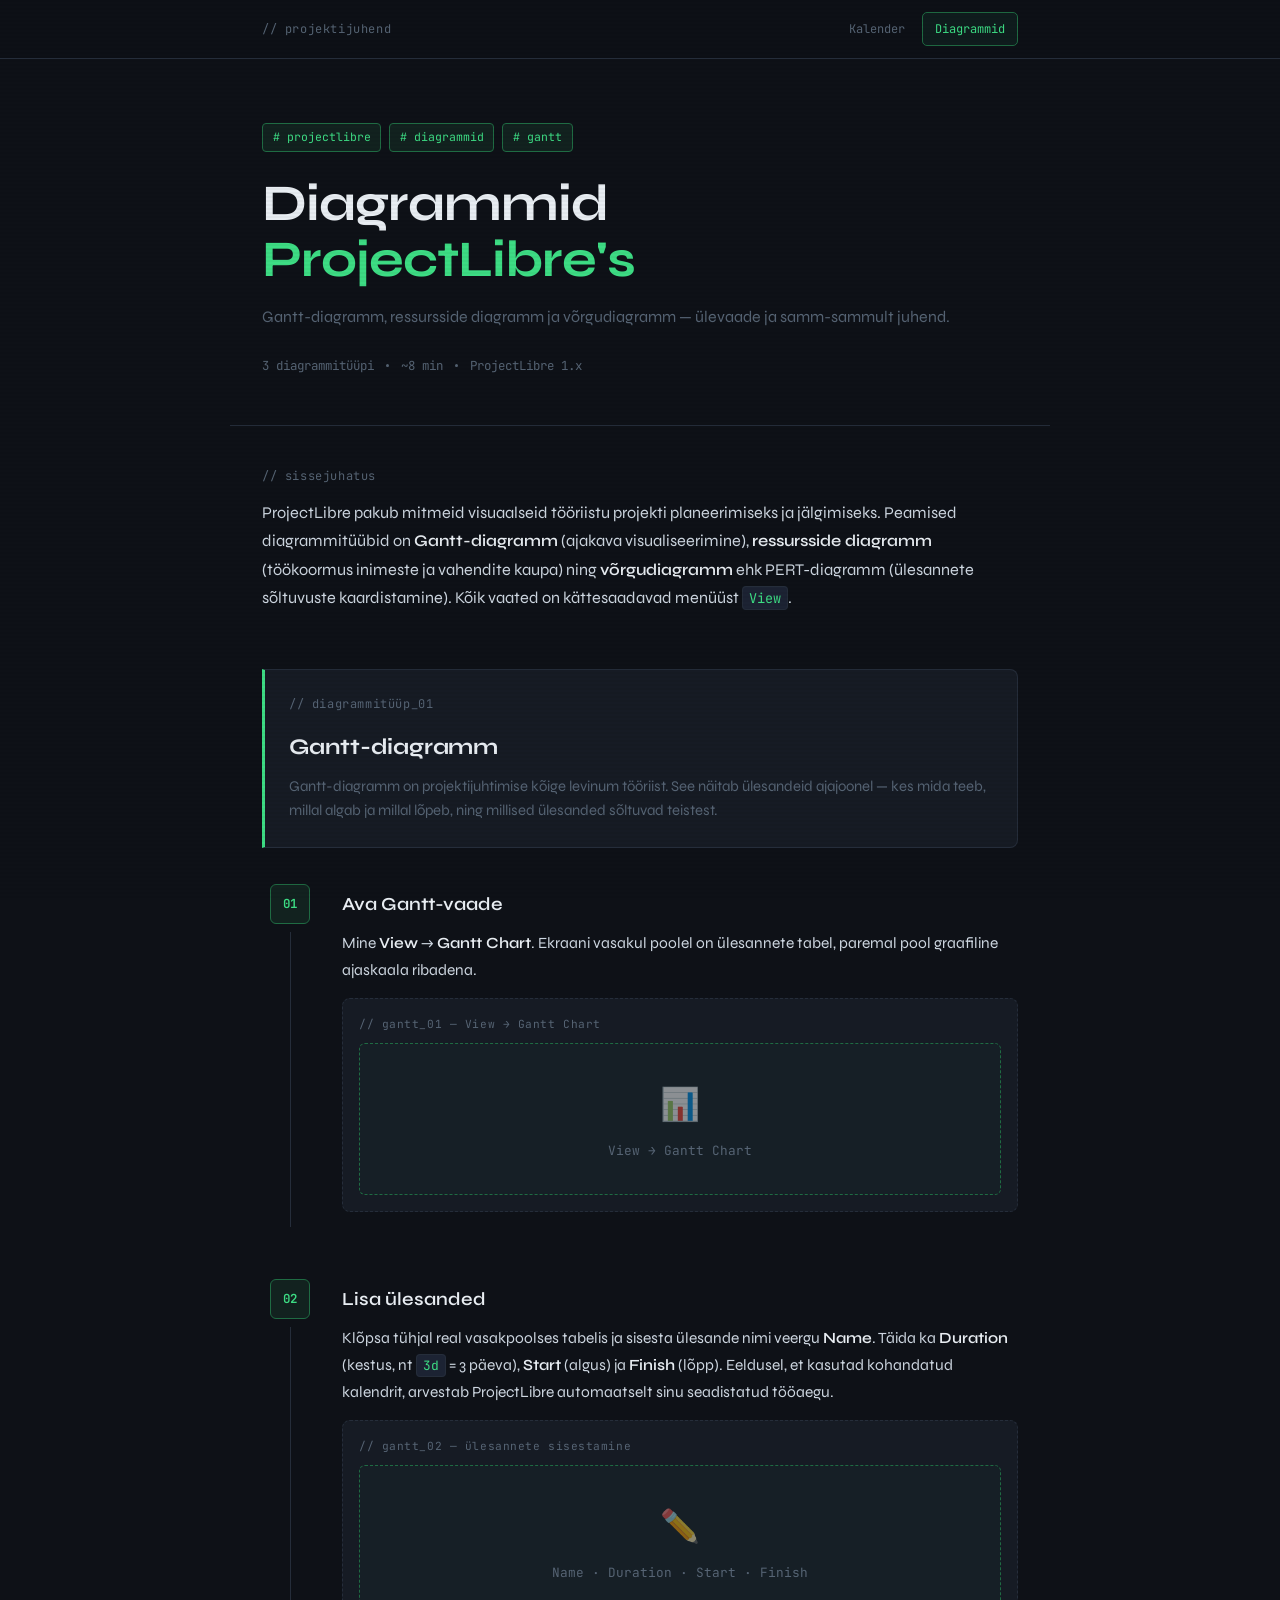
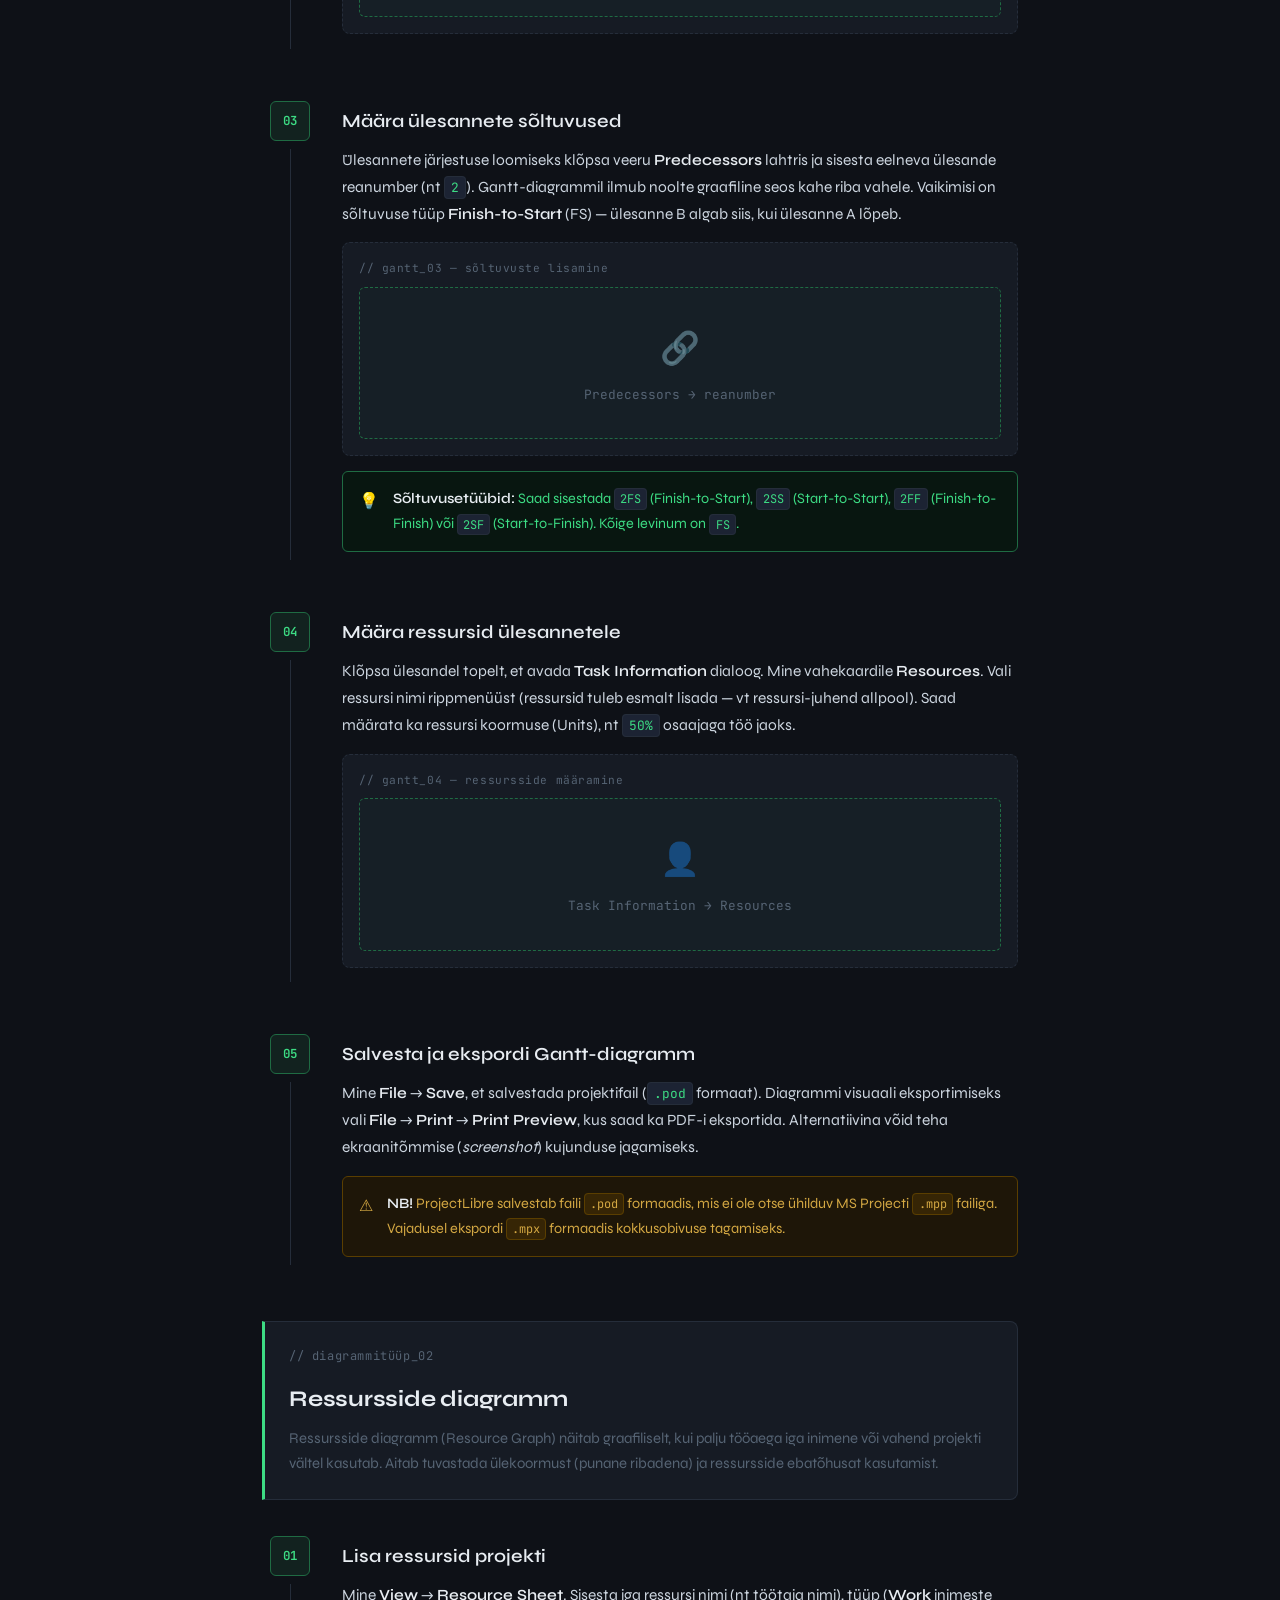
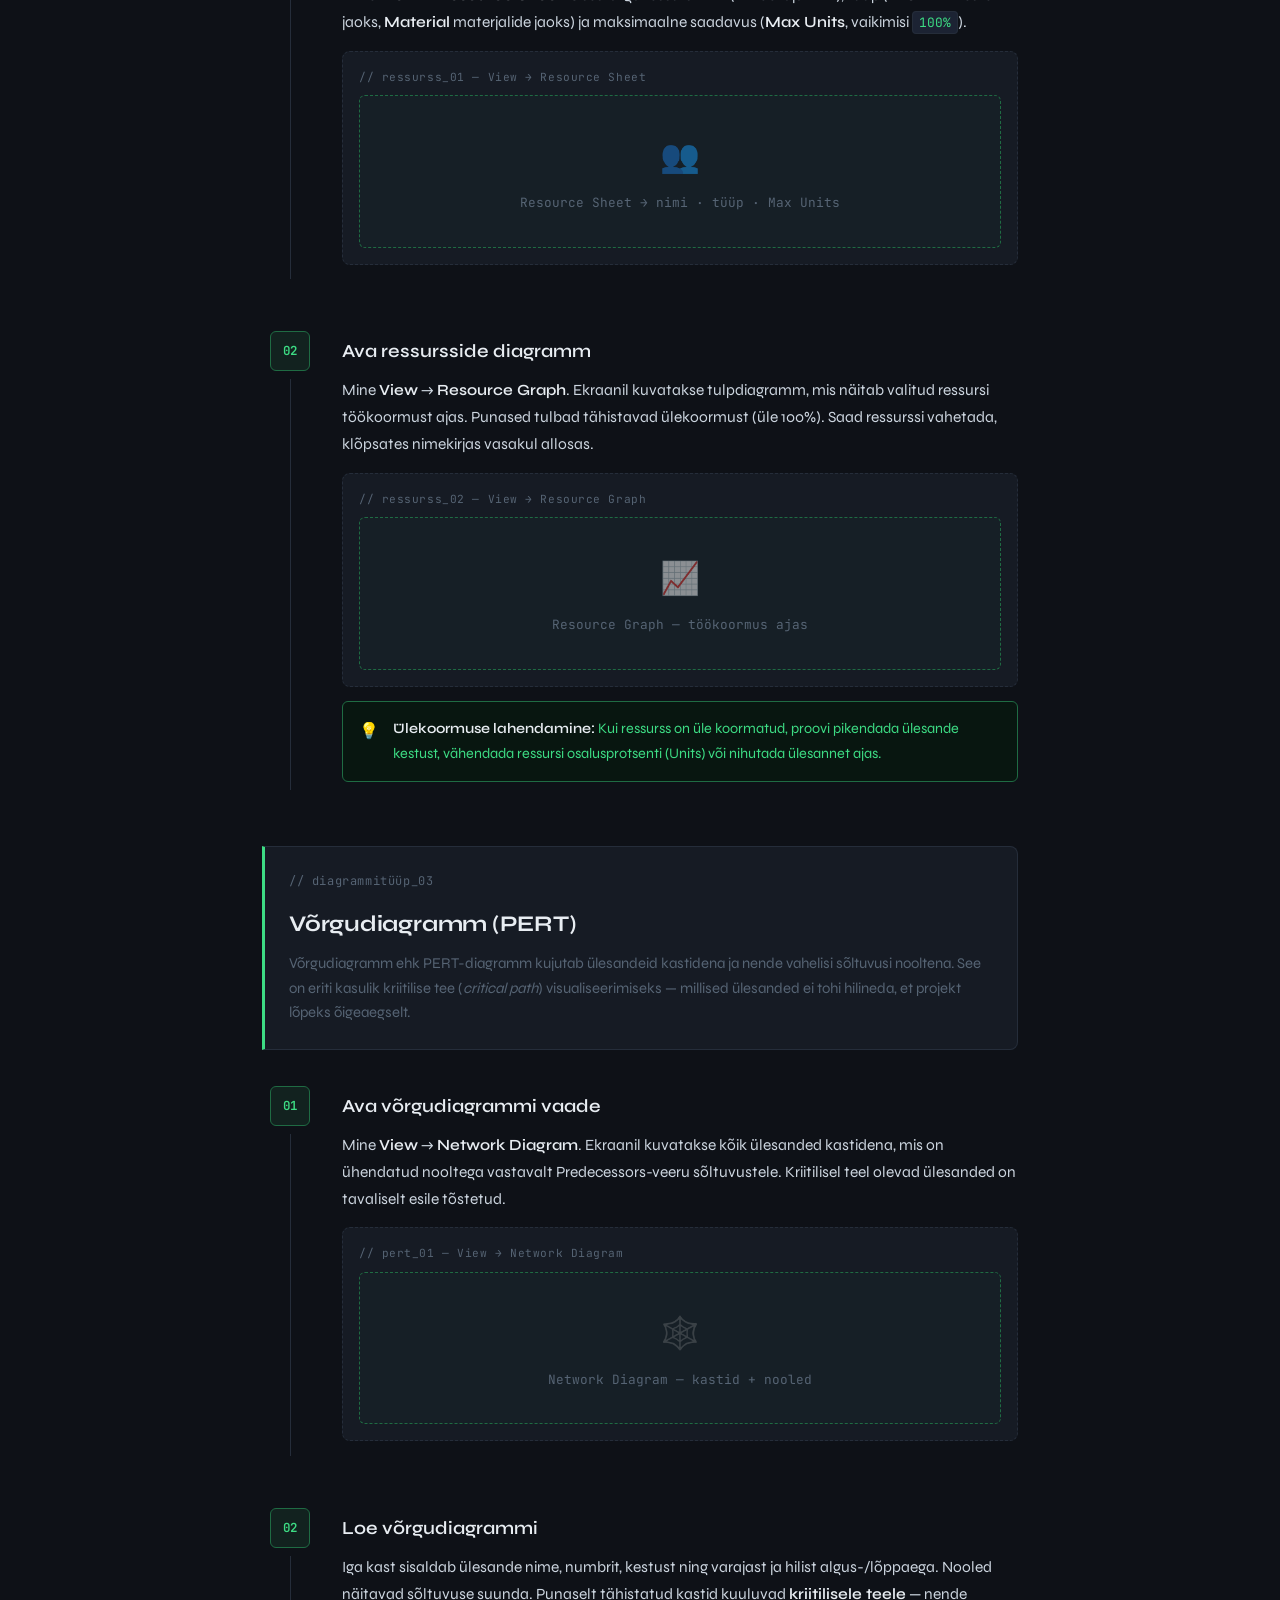
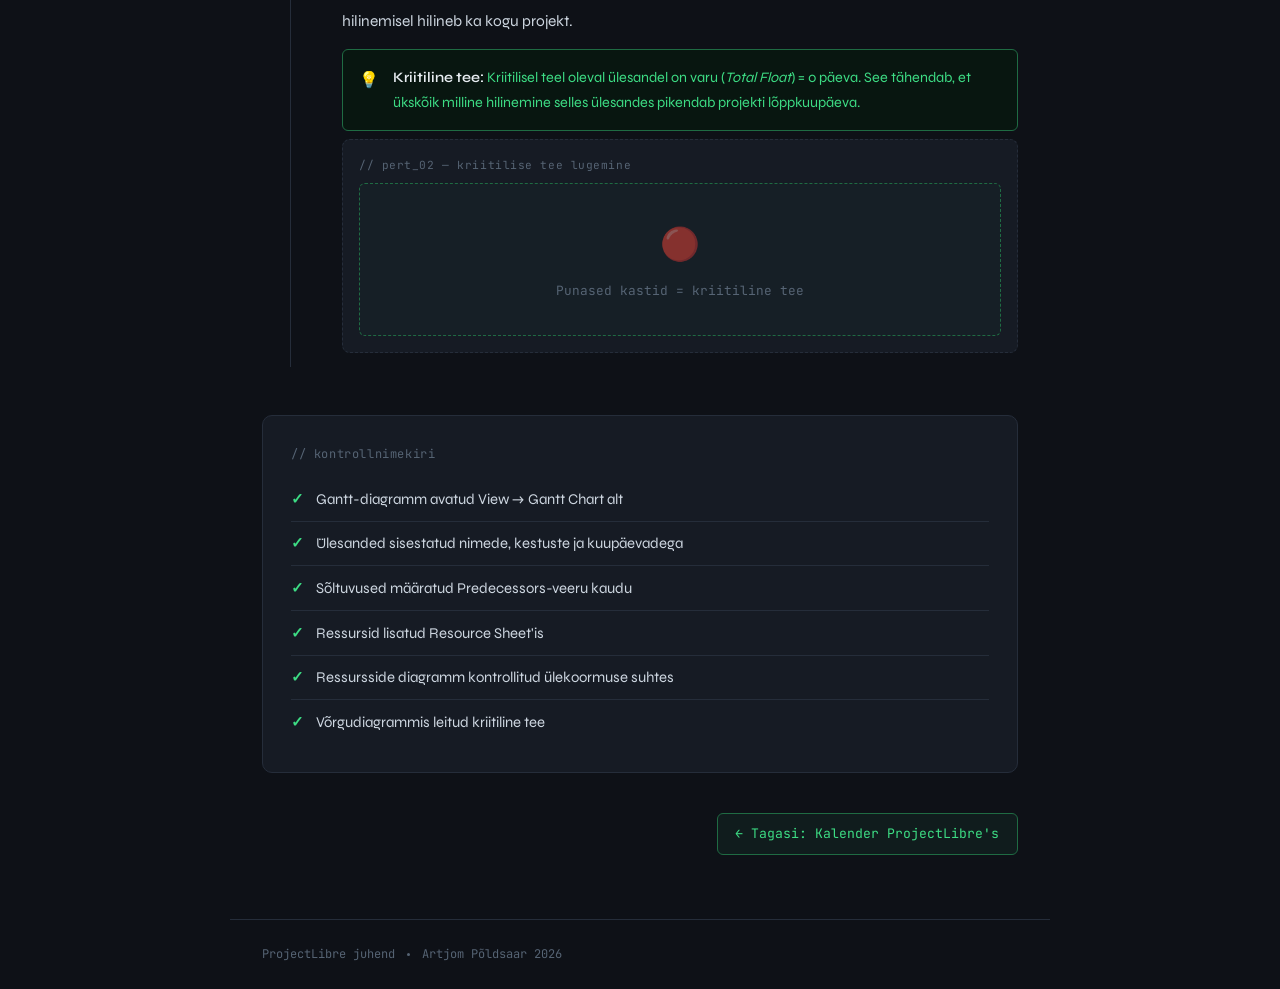
==== diagramm.html @ cf648dfe "Add diagramm.html with Gantt, resource and network diagram guide — Closes #2" ====
<!DOCTYPE html>
<html lang="et">
<head>
  <meta charset="UTF-8">
  <meta name="viewport" content="width=device-width, initial-scale=1.0">
  <title>Diagrammid ProjectLibre's</title>
  <link rel="preconnect" href="https://fonts.googleapis.com">
  <link href="https://fonts.googleapis.com/css2?family=JetBrains+Mono:wght@400;600&family=Syne:wght@400;600;700&display=swap" rel="stylesheet">
  <link rel="stylesheet" href="style.css">
</head>
<body>

  <div class="scanline"></div>

  <!-- LIGHTBOX -->
  <div class="lightbox" id="lightbox">
    <button class="lightbox-close" id="lightbox-close">✕</button>
    <img src="" alt="" id="lightbox-img">
  </div>

  <!-- NAV -->
  <nav class="site-nav">
    <div class="nav-inner">
      <span class="nav-brand">// projektijuhend</span>
      <div class="nav-links">
        <a href="index.html" class="nav-link">Kalender</a>
        <a href="diagramm.html" class="nav-link active">Diagrammid</a>
      </div>
    </div>
  </nav>

  <header>
    <div class="header-meta">
      <span class="tag"># projectlibre</span>
      <span class="tag"># diagrammid</span>
      <span class="tag"># gantt</span>
    </div>
    <h1>Diagrammid<br><span class="accent">ProjectLibre's</span></h1>
    <p class="subtitle">Gantt-diagramm, ressursside diagramm ja võrgudiagramm — ülevaade ja samm-sammult juhend.</p>
    <div class="header-bar">
      <span>3 diagrammitüüpi</span>
      <span class="dot"></span>
      <span>~8 min</span>
      <span class="dot"></span>
      <span>ProjectLibre 1.x</span>
    </div>
  </header>

  <main>

    <section class="intro">
      <div class="terminal-label">// sissejuhatus</div>
      <p>ProjectLibre pakub mitmeid visuaalseid tööriistu projekti planeerimiseks ja jälgimiseks. Peamised diagrammitüübid on <strong>Gantt-diagramm</strong> (ajakava visualiseerimine), <strong>ressursside diagramm</strong> (töökoormus inimeste ja vahendite kaupa) ning <strong>võrgudiagramm</strong> ehk PERT-diagramm (ülesannete sõltuvuste kaardistamine). Kõik vaated on kättesaadavad menüüst <code>View</code>.</p>
    </section>

    <!-- JAOTIS: GANTT -->
    <section class="section-header">
      <div class="terminal-label">// diagrammitüüp_01</div>
      <h2 class="section-title">Gantt-diagramm</h2>
      <p class="section-desc">Gantt-diagramm on projektijuhtimise kõige levinum tööriist. See näitab ülesandeid ajajoonel — kes mida teeb, millal algab ja millal lõpeb, ning millised ülesanded sõltuvad teistest.</p>
    </section>

    <article class="step">
      <div class="step-aside">
        <span class="step-num">01</span>
        <div class="step-line"></div>
      </div>
      <div class="step-content">
        <h2>Ava Gantt-vaade</h2>
        <p>Mine <strong>View</strong> → <strong>Gantt Chart</strong>. Ekraani vasakul poolel on ülesannete tabel, paremal pool graafiline ajaskaala ribadena.</p>
        <div class="screenshot-box">
          <span class="screenshot-label">// gantt_01 — View → Gantt Chart</span>
          <div class="screenshot-placeholder">
            <span class="ph-icon">📊</span>
            <span>View → Gantt Chart</span>
          </div>
        </div>
      </div>
    </article>

    <article class="step">
      <div class="step-aside">
        <span class="step-num">02</span>
        <div class="step-line"></div>
      </div>
      <div class="step-content">
        <h2>Lisa ülesanded</h2>
        <p>Klõpsa tühjal real vasakpoolses tabelis ja sisesta ülesande nimi veergu <strong>Name</strong>. Täida ka <strong>Duration</strong> (kestus, nt <code>3d</code> = 3 päeva), <strong>Start</strong> (algus) ja <strong>Finish</strong> (lõpp). Eeldusel, et kasutad kohandatud kalendrit, arvestab ProjectLibre automaatselt sinu seadistatud tööaegu.</p>
        <div class="screenshot-box">
          <span class="screenshot-label">// gantt_02 — ülesannete sisestamine</span>
          <div class="screenshot-placeholder">
            <span class="ph-icon">✏️</span>
            <span>Name · Duration · Start · Finish</span>
          </div>
        </div>
      </div>
    </article>

    <article class="step">
      <div class="step-aside">
        <span class="step-num">03</span>
        <div class="step-line"></div>
      </div>
      <div class="step-content">
        <h2>Määra ülesannete sõltuvused</h2>
        <p>Ülesannete järjestuse loomiseks klõpsa veeru <strong>Predecessors</strong> lahtris ja sisesta eelneva ülesande reanumber (nt <code>2</code>). Gantt-diagrammil ilmub noolte graafiline seos kahe riba vahele. Vaikimisi on sõltuvuse tüüp <strong>Finish-to-Start</strong> (FS) — ülesanne B algab siis, kui ülesanne A lõpeb.</p>
        <div class="screenshot-box">
          <span class="screenshot-label">// gantt_03 — sõltuvuste lisamine</span>
          <div class="screenshot-placeholder">
            <span class="ph-icon">🔗</span>
            <span>Predecessors → reanumber</span>
          </div>
        </div>
        <div class="callout tip">
          <span class="callout-icon">💡</span>
          <div>
            <strong>Sõltuvusetüübid:</strong> Saad sisestada <code>2FS</code> (Finish-to-Start), <code>2SS</code> (Start-to-Start), <code>2FF</code> (Finish-to-Finish) või <code>2SF</code> (Start-to-Finish). Kõige levinum on <code>FS</code>.
          </div>
        </div>
      </div>
    </article>

    <article class="step">
      <div class="step-aside">
        <span class="step-num">04</span>
        <div class="step-line"></div>
      </div>
      <div class="step-content">
        <h2>Määra ressursid ülesannetele</h2>
        <p>Klõpsa ülesandel topelt, et avada <strong>Task Information</strong> dialoog. Mine vahekaardile <strong>Resources</strong>. Vali ressursi nimi rippmenüüst (ressursid tuleb esmalt lisada — vt ressursi-juhend allpool). Saad määrata ka ressursi koormuse (Units), nt <code>50%</code> osaajaga töö jaoks.</p>
        <div class="screenshot-box">
          <span class="screenshot-label">// gantt_04 — ressursside määramine</span>
          <div class="screenshot-placeholder">
            <span class="ph-icon">👤</span>
            <span>Task Information → Resources</span>
          </div>
        </div>
      </div>
    </article>

    <article class="step">
      <div class="step-aside">
        <span class="step-num">05</span>
        <div class="step-line"></div>
      </div>
      <div class="step-content">
        <h2>Salvesta ja ekspordi Gantt-diagramm</h2>
        <p>Mine <strong>File</strong> → <strong>Save</strong>, et salvestada projektifail (<code>.pod</code> formaat). Diagrammi visuaali eksportimiseks vali <strong>File</strong> → <strong>Print</strong> → <strong>Print Preview</strong>, kus saad ka PDF-i eksportida. Alternatiivina võid teha ekraanitõmmise (<em>screenshot</em>) kujunduse jagamiseks.</p>
        <div class="callout warning">
          <span class="callout-icon">⚠</span>
          <div>
            <strong>NB!</strong> ProjectLibre salvestab faili <code>.pod</code> formaadis, mis ei ole otse ühilduv MS Projecti <code>.mpp</code> failiga. Vajadusel ekspordi <code>.mpx</code> formaadis kokkusobivuse tagamiseks.
          </div>
        </div>
      </div>
    </article>

    <!-- JAOTIS: RESSURSID -->
    <section class="section-header">
      <div class="terminal-label">// diagrammitüüp_02</div>
      <h2 class="section-title">Ressursside diagramm</h2>
      <p class="section-desc">Ressursside diagramm (Resource Graph) näitab graafiliselt, kui palju tööaega iga inimene või vahend projekti vältel kasutab. Aitab tuvastada ülekoormust (punane ribadena) ja ressursside ebatõhusat kasutamist.</p>
    </section>

    <article class="step">
      <div class="step-aside">
        <span class="step-num">01</span>
        <div class="step-line"></div>
      </div>
      <div class="step-content">
        <h2>Lisa ressursid projekti</h2>
        <p>Mine <strong>View</strong> → <strong>Resource Sheet</strong>. Sisesta iga ressursi nimi (nt töötaja nimi), tüüp (<strong>Work</strong> inimeste jaoks, <strong>Material</strong> materjalide jaoks) ja maksimaalne saadavus (<strong>Max Units</strong>, vaikimisi <code>100%</code>).</p>
        <div class="screenshot-box">
          <span class="screenshot-label">// ressurss_01 — View → Resource Sheet</span>
          <div class="screenshot-placeholder">
            <span class="ph-icon">👥</span>
            <span>Resource Sheet → nimi · tüüp · Max Units</span>
          </div>
        </div>
      </div>
    </article>

    <article class="step">
      <div class="step-aside">
        <span class="step-num">02</span>
        <div class="step-line"></div>
      </div>
      <div class="step-content">
        <h2>Ava ressursside diagramm</h2>
        <p>Mine <strong>View</strong> → <strong>Resource Graph</strong>. Ekraanil kuvatakse tulpdiagramm, mis näitab valitud ressursi töökoormust ajas. Punased tulbad tähistavad ülekoormust (üle 100%). Saad ressurssi vahetada, klõpsates nimekirjas vasakul allosas.</p>
        <div class="screenshot-box">
          <span class="screenshot-label">// ressurss_02 — View → Resource Graph</span>
          <div class="screenshot-placeholder">
            <span class="ph-icon">📈</span>
            <span>Resource Graph — töökoormus ajas</span>
          </div>
        </div>
        <div class="callout tip">
          <span class="callout-icon">💡</span>
          <div>
            <strong>Ülekoormuse lahendamine:</strong> Kui ressurss on üle koormatud, proovi pikendada ülesande kestust, vähendada ressursi osalusprotsenti (Units) või nihutada ülesannet ajas.
          </div>
        </div>
      </div>
    </article>

    <!-- JAOTIS: VÕRGUDIAGRAMM -->
    <section class="section-header">
      <div class="terminal-label">// diagrammitüüp_03</div>
      <h2 class="section-title">Võrgudiagramm (PERT)</h2>
      <p class="section-desc">Võrgudiagramm ehk PERT-diagramm kujutab ülesandeid kastidena ja nende vahelisi sõltuvusi nooltena. See on eriti kasulik kriitilise tee (<em>critical path</em>) visualiseerimiseks — millised ülesanded ei tohi hilineda, et projekt lõpeks õigeaegselt.</p>
    </section>

    <article class="step">
      <div class="step-aside">
        <span class="step-num">01</span>
        <div class="step-line"></div>
      </div>
      <div class="step-content">
        <h2>Ava võrgudiagrammi vaade</h2>
        <p>Mine <strong>View</strong> → <strong>Network Diagram</strong>. Ekraanil kuvatakse kõik ülesanded kastidena, mis on ühendatud nooltega vastavalt Predecessors-veeru sõltuvustele. Kriitilisel teel olevad ülesanded on tavaliselt esile tõstetud.</p>
        <div class="screenshot-box">
          <span class="screenshot-label">// pert_01 — View → Network Diagram</span>
          <div class="screenshot-placeholder">
            <span class="ph-icon">🕸️</span>
            <span>Network Diagram — kastid + nooled</span>
          </div>
        </div>
      </div>
    </article>

    <article class="step">
      <div class="step-aside">
        <span class="step-num">02</span>
        <div class="step-line"></div>
      </div>
      <div class="step-content">
        <h2>Loe võrgudiagrammi</h2>
        <p>Iga kast sisaldab ülesande nime, numbrit, kestust ning varajast ja hilist algus-/lõppaega. Nooled näitavad sõltuvuse suunda. Punaselt tähistatud kastid kuuluvad <strong>kriitilisele teele</strong> — nende hilinemisel hilineb ka kogu projekt.</p>
        <div class="callout tip">
          <span class="callout-icon">💡</span>
          <div>
            <strong>Kriitiline tee:</strong> Kriitilisel teel oleval ülesandel on varu (<em>Total Float</em>) = 0 päeva. See tähendab, et ükskõik milline hilinemine selles ülesandes pikendab projekti lõppkuupäeva.
          </div>
        </div>
        <div class="screenshot-box">
          <span class="screenshot-label">// pert_02 — kriitilise tee lugemine</span>
          <div class="screenshot-placeholder">
            <span class="ph-icon">🔴</span>
            <span>Punased kastid = kriitiline tee</span>
          </div>
        </div>
      </div>
    </article>

    <!-- KOKKUVÕTE -->
    <section class="summary">
      <div class="terminal-label">// kontrollnimekiri</div>
      <ul class="checklist">
        <li><span class="check">✓</span> Gantt-diagramm avatud View → Gantt Chart alt</li>
        <li><span class="check">✓</span> Ülesanded sisestatud nimede, kestuste ja kuupäevadega</li>
        <li><span class="check">✓</span> Sõltuvused määratud Predecessors-veeru kaudu</li>
        <li><span class="check">✓</span> Ressursid lisatud Resource Sheet'is</li>
        <li><span class="check">✓</span> Ressursside diagramm kontrollitud ülekoormuse suhtes</li>
        <li><span class="check">✓</span> Võrgudiagrammis leitud kriitiline tee</li>
      </ul>
    </section>

    <div class="nav-footer-links">
      <a href="index.html" class="nav-cta">← Tagasi: Kalender ProjectLibre's</a>
    </div>

  </main>

  <footer>
    <span>ProjectLibre juhend</span>
    <span class="dot"></span>
    <span>Artjom Põldsaar 2026</span>
  </footer>

  <script>
    const steps = document.querySelectorAll('.step, .intro, .summary, .section-header');
    const obs = new IntersectionObserver(entries => {
      entries.forEach(e => { if (e.isIntersecting) e.target.classList.add('visible'); });
    }, { threshold: 0.08 });
    steps.forEach(s => obs.observe(s));

    const lightbox = document.getElementById('lightbox');
    const lightboxImg = document.getElementById('lightbox-img');
    document.querySelectorAll('.zoomable').forEach(img => {
      img.addEventListener('click', () => {
        lightboxImg.src = img.src;
        lightboxImg.alt = img.alt;
        lightbox.classList.add('open');
        document.body.style.overflow = 'hidden';
      });
    });
    function closeLightbox() {
      lightbox.classList.remove('open');
      document.body.style.overflow = '';
    }
    document.getElementById('lightbox-close').addEventListener('click', closeLightbox);
    lightbox.addEventListener('click', e => { if (e.target === lightbox) closeLightbox(); });
    document.addEventListener('keydown', e => { if (e.key === 'Escape') closeLightbox(); });
  </script>

</body>
</html>
---- style.css ----
:root {
  --bg:          #0e1117;
  --surface:     #161b24;
  --border:      #252d3a;
  --green:       #3ddc84;
  --green-dim:   #1f6b43;
  --text:        #cdd6e0;
  --muted:       #566474;
  --warn-bg:     #1e1608;
  --warn-border: #5a3e00;
  --warn-text:   #d4a843;
  --tip-bg:      #081610;
  --tip-border:  #1f6b43;
  --tip-text:    #3ddc84;
  --code-bg:     #1c2333;
}

*, *::before, *::after { box-sizing: border-box; margin: 0; padding: 0; }

html { scroll-behavior: smooth; }

body {
  background: var(--bg);
  color: var(--text);
  font-family: 'Syne', sans-serif;
  font-size: 1rem;
  line-height: 1.75;
  overflow-x: hidden;
}

.scanline {
  position: fixed;
  inset: 0;
  pointer-events: none;
  z-index: 999;
  background: repeating-linear-gradient(
    0deg,
    transparent,
    transparent 2px,
    rgba(0,0,0,0.03) 2px,
    rgba(0,0,0,0.03) 4px
  );
}

/* ── NAV ── */
.site-nav {
  position: sticky;
  top: 0;
  z-index: 100;
  background: rgba(14, 17, 23, 0.92);
  border-bottom: 1px solid var(--border);
  backdrop-filter: blur(8px);
  -webkit-backdrop-filter: blur(8px);
}

.nav-inner {
  max-width: 820px;
  margin: 0 auto;
  padding: 0.75rem 2rem;
  display: flex;
  align-items: center;
  justify-content: space-between;
  gap: 1.5rem;
}

.nav-brand {
  font-family: 'JetBrains Mono', monospace;
  font-size: 0.75rem;
  color: var(--muted);
  letter-spacing: 0.05em;
  white-space: nowrap;
}

.nav-links {
  display: flex;
  gap: 0.25rem;
}

.nav-link {
  font-family: 'JetBrains Mono', monospace;
  font-size: 0.75rem;
  color: var(--muted);
  text-decoration: none;
  padding: 0.35rem 0.75rem;
  border-radius: 5px;
  border: 1px solid transparent;
  transition: color 0.15s, border-color 0.15s, background 0.15s;
}

.nav-link:hover {
  color: var(--text);
  background: rgba(61, 220, 132, 0.05);
  border-color: var(--border);
}

.nav-link.active {
  color: var(--green);
  border-color: var(--green-dim);
  background: rgba(61, 220, 132, 0.06);
}

/* ── LIGHTBOX ── */
.lightbox {
  position: fixed;
  inset: 0;
  z-index: 1000;
  background: rgba(0,0,0,0.92);
  display: flex;
  align-items: center;
  justify-content: center;
  padding: 2rem;
  opacity: 0;
  pointer-events: none;
  transition: opacity 0.2s ease;
}

.lightbox.open {
  opacity: 1;
  pointer-events: all;
}

.lightbox img {
  max-width: 100%;
  max-height: 90vh;
  border-radius: 6px;
  border: 1px solid var(--border);
  box-shadow: 0 0 60px rgba(0,0,0,0.8);
  transform: scale(0.95);
  transition: transform 0.2s ease;
}

.lightbox.open img {
  transform: scale(1);
}

.lightbox-close {
  position: fixed;
  top: 1.25rem;
  right: 1.5rem;
  background: var(--surface);
  border: 1px solid var(--border);
  color: var(--text);
  font-size: 1rem;
  width: 36px;
  height: 36px;
  border-radius: 6px;
  cursor: pointer;
  display: flex;
  align-items: center;
  justify-content: center;
  transition: border-color 0.15s, color 0.15s;
  font-family: 'JetBrains Mono', monospace;
}

.lightbox-close:hover {
  border-color: var(--green);
  color: var(--green);
}

/* ── HEADER ── */
header {
  padding: 4rem 2rem 3rem;
  max-width: 820px;
  margin: 0 auto;
  border-bottom: 1px solid var(--border);
}

.header-meta {
  display: flex;
  gap: 0.5rem;
  margin-bottom: 1.5rem;
  flex-wrap: wrap;
}

.tag {
  font-family: 'JetBrains Mono', monospace;
  font-size: 0.72rem;
  color: var(--green);
  background: rgba(61,220,132,0.08);
  border: 1px solid var(--green-dim);
  padding: 0.2rem 0.6rem;
  border-radius: 4px;
}

header h1 {
  font-size: clamp(2rem, 5vw, 3.2rem);
  font-weight: 700;
  line-height: 1.1;
  color: #e8edf2;
  margin-bottom: 0.9rem;
  letter-spacing: -0.02em;
}

.accent { color: var(--green); }

header .subtitle {
  color: var(--muted);
  font-size: 1rem;
  margin-bottom: 1.5rem;
}

.header-bar {
  display: flex;
  align-items: center;
  gap: 0.75rem;
  font-family: 'JetBrains Mono', monospace;
  font-size: 0.78rem;
  color: var(--muted);
}

.dot {
  width: 3px;
  height: 3px;
  border-radius: 50%;
  background: var(--muted);
  display: inline-block;
}

/* ── MAIN ── */
main {
  max-width: 820px;
  margin: 0 auto;
  padding: 2.5rem 2rem 4rem;
}

.terminal-label {
  font-family: 'JetBrains Mono', monospace;
  font-size: 0.75rem;
  color: var(--muted);
  margin-bottom: 0.75rem;
  letter-spacing: 0.05em;
}

/* ── SECTION HEADERS (diagrammide leht) ── */
.section-header {
  margin: 3.5rem 0 2rem;
  padding: 1.5rem;
  background: var(--surface);
  border: 1px solid var(--border);
  border-left: 3px solid var(--green);
  border-radius: 0 8px 8px 0;
  opacity: 0;
  transform: translateY(16px);
  transition: opacity 0.5s ease, transform 0.5s ease;
}
.section-header.visible { opacity: 1; transform: none; }

.section-title {
  font-size: 1.4rem;
  font-weight: 700;
  color: #e8edf2;
  margin-bottom: 0.5rem;
  letter-spacing: -0.01em;
}

.section-desc {
  color: var(--muted);
  font-size: 0.93rem;
  line-height: 1.65;
}

/* ── INTRO ── */
.intro {
  margin-bottom: 3rem;
  opacity: 0;
  transform: translateY(16px);
  transition: opacity 0.5s ease, transform 0.5s ease;
}
.intro.visible { opacity: 1; transform: none; }
.intro p { color: var(--text); font-size: 1.02rem; }
.intro strong { color: #e8edf2; font-weight: 600; }

/* ── STEPS ── */
.step {
  display: grid;
  grid-template-columns: 56px 1fr;
  gap: 0 1.5rem;
  margin-bottom: 3rem;
  opacity: 0;
  transform: translateY(20px);
  transition: opacity 0.5s ease, transform 0.5s ease;
}
.step.visible { opacity: 1; transform: none; }

.step-aside {
  display: flex;
  flex-direction: column;
  align-items: center;
  padding-top: 4px;
}

.step-num {
  font-family: 'JetBrains Mono', monospace;
  font-size: 0.78rem;
  font-weight: 600;
  color: var(--green);
  background: rgba(61,220,132,0.08);
  border: 1px solid var(--green-dim);
  width: 40px;
  height: 40px;
  display: flex;
  align-items: center;
  justify-content: center;
  border-radius: 6px;
  flex-shrink: 0;
}

.step-line {
  width: 1px;
  flex: 1;
  background: var(--border);
  margin-top: 8px;
}

.step-content h2 {
  font-size: 1.15rem;
  font-weight: 600;
  color: #e8edf2;
  margin-bottom: 0.6rem;
  padding-top: 8px;
}

.step-content p {
  color: var(--text);
  margin-bottom: 0.9rem;
  font-size: 0.97rem;
}

.step-content strong { color: #e8edf2; font-weight: 600; }

code {
  font-family: 'JetBrains Mono', monospace;
  font-size: 0.83em;
  background: var(--code-bg);
  color: var(--green);
  padding: 0.15em 0.45em;
  border-radius: 4px;
  border: 1px solid var(--border);
}

/* ── INLINE LIST ── */
.inline-list {
  list-style: none;
  display: flex;
  gap: 0.75rem;
  flex-wrap: wrap;
  margin-bottom: 0.9rem;
}

.inline-list li {
  display: flex;
  align-items: center;
}

/* ── SCREENSHOT BOX ── */
.screenshot-box {
  background: var(--surface);
  border: 1px dashed var(--border);
  border-radius: 8px;
  padding: 1rem;
  margin-bottom: 0.9rem;
}

.screenshot-label {
  font-family: 'JetBrains Mono', monospace;
  font-size: 0.7rem;
  color: var(--muted);
  display: block;
  margin-bottom: 0.5rem;
  letter-spacing: 0.05em;
}

.screenshot-box img {
  width: 100%;
  border-radius: 4px;
  display: block;
  border: 1px solid var(--border);
}

/* ── SCREENSHOT PLACEHOLDER ── */
.screenshot-placeholder {
  display: flex;
  flex-direction: column;
  align-items: center;
  justify-content: center;
  gap: 0.5rem;
  padding: 2rem 1rem;
  border: 1px dashed var(--green-dim);
  border-radius: 6px;
  color: var(--muted);
  font-family: 'JetBrains Mono', monospace;
  font-size: 0.8rem;
  background: rgba(61, 220, 132, 0.02);
  text-align: center;
}

.ph-icon {
  font-size: 2rem;
  opacity: 0.5;
}

/* zoomable cursor + hover hint */
img.zoomable {
  cursor: zoom-in;
  transition: opacity 0.15s, border-color 0.15s;
}
img.zoomable:hover {
  opacity: 0.88;
  border-color: var(--green-dim) !important;
}

/* ── CALLOUTS ── */
.callout {
  display: flex;
  gap: 0.85rem;
  align-items: flex-start;
  padding: 0.9rem 1rem;
  border-radius: 6px;
  margin-top: 0.5rem;
  margin-bottom: 0.5rem;
  font-size: 0.9rem;
}

.callout-icon { font-size: 1rem; flex-shrink: 0; margin-top: 1px; }

.callout.warning {
  background: var(--warn-bg);
  border: 1px solid var(--warn-border);
  color: var(--warn-text);
}
.callout.tip {
  background: var(--tip-bg);
  border: 1px solid var(--tip-border);
  color: var(--tip-text);
}
.callout strong { font-weight: 600; }
.callout.warning code { background: rgba(90,62,0,0.4); color: var(--warn-text); border-color: var(--warn-border); }

/* ── SUMMARY ── */
.summary {
  background: var(--surface);
  border: 1px solid var(--border);
  border-radius: 10px;
  padding: 1.75rem;
  margin-top: 1rem;
  opacity: 0;
  transform: translateY(16px);
  transition: opacity 0.5s ease, transform 0.5s ease;
}
.summary.visible { opacity: 1; transform: none; }

.checklist { list-style: none; margin-top: 0.5rem; }

.checklist li {
  display: flex;
  align-items: flex-start;
  gap: 0.75rem;
  padding: 0.55rem 0;
  border-bottom: 1px solid var(--border);
  font-size: 0.93rem;
  color: var(--text);
}
.checklist li:last-child { border-bottom: none; }

.check {
  font-family: 'JetBrains Mono', monospace;
  color: var(--green);
  font-weight: 600;
  flex-shrink: 0;
}

/* ── NAV FOOTER LINKS ── */
.nav-footer-links {
  margin-top: 2.5rem;
  display: flex;
  justify-content: flex-end;
}

.nav-cta {
  font-family: 'JetBrains Mono', monospace;
  font-size: 0.82rem;
  color: var(--green);
  text-decoration: none;
  border: 1px solid var(--green-dim);
  padding: 0.55rem 1.1rem;
  border-radius: 6px;
  background: rgba(61, 220, 132, 0.05);
  transition: background 0.15s, border-color 0.15s;
}

.nav-cta:hover {
  background: rgba(61, 220, 132, 0.1);
  border-color: var(--green);
}

/* ── FOOTER ── */
footer {
  border-top: 1px solid var(--border);
  max-width: 820px;
  margin: 0 auto;
  padding: 1.5rem 2rem;
  display: flex;
  align-items: center;
  gap: 0.75rem;
  font-family: 'JetBrains Mono', monospace;
  font-size: 0.75rem;
  color: var(--muted);
}

/* ── RESPONSIVE ── */
@media (max-width: 560px) {
  header, main, footer { padding-left: 1.25rem; padding-right: 1.25rem; }
  .nav-inner { padding-left: 1.25rem; padding-right: 1.25rem; }
  .step { grid-template-columns: 44px 1fr; gap: 0 1rem; }
  .step-num { width: 34px; height: 34px; font-size: 0.7rem; }
  .lightbox { padding: 1rem; }
  .nav-footer-links { justify-content: flex-start; }
}
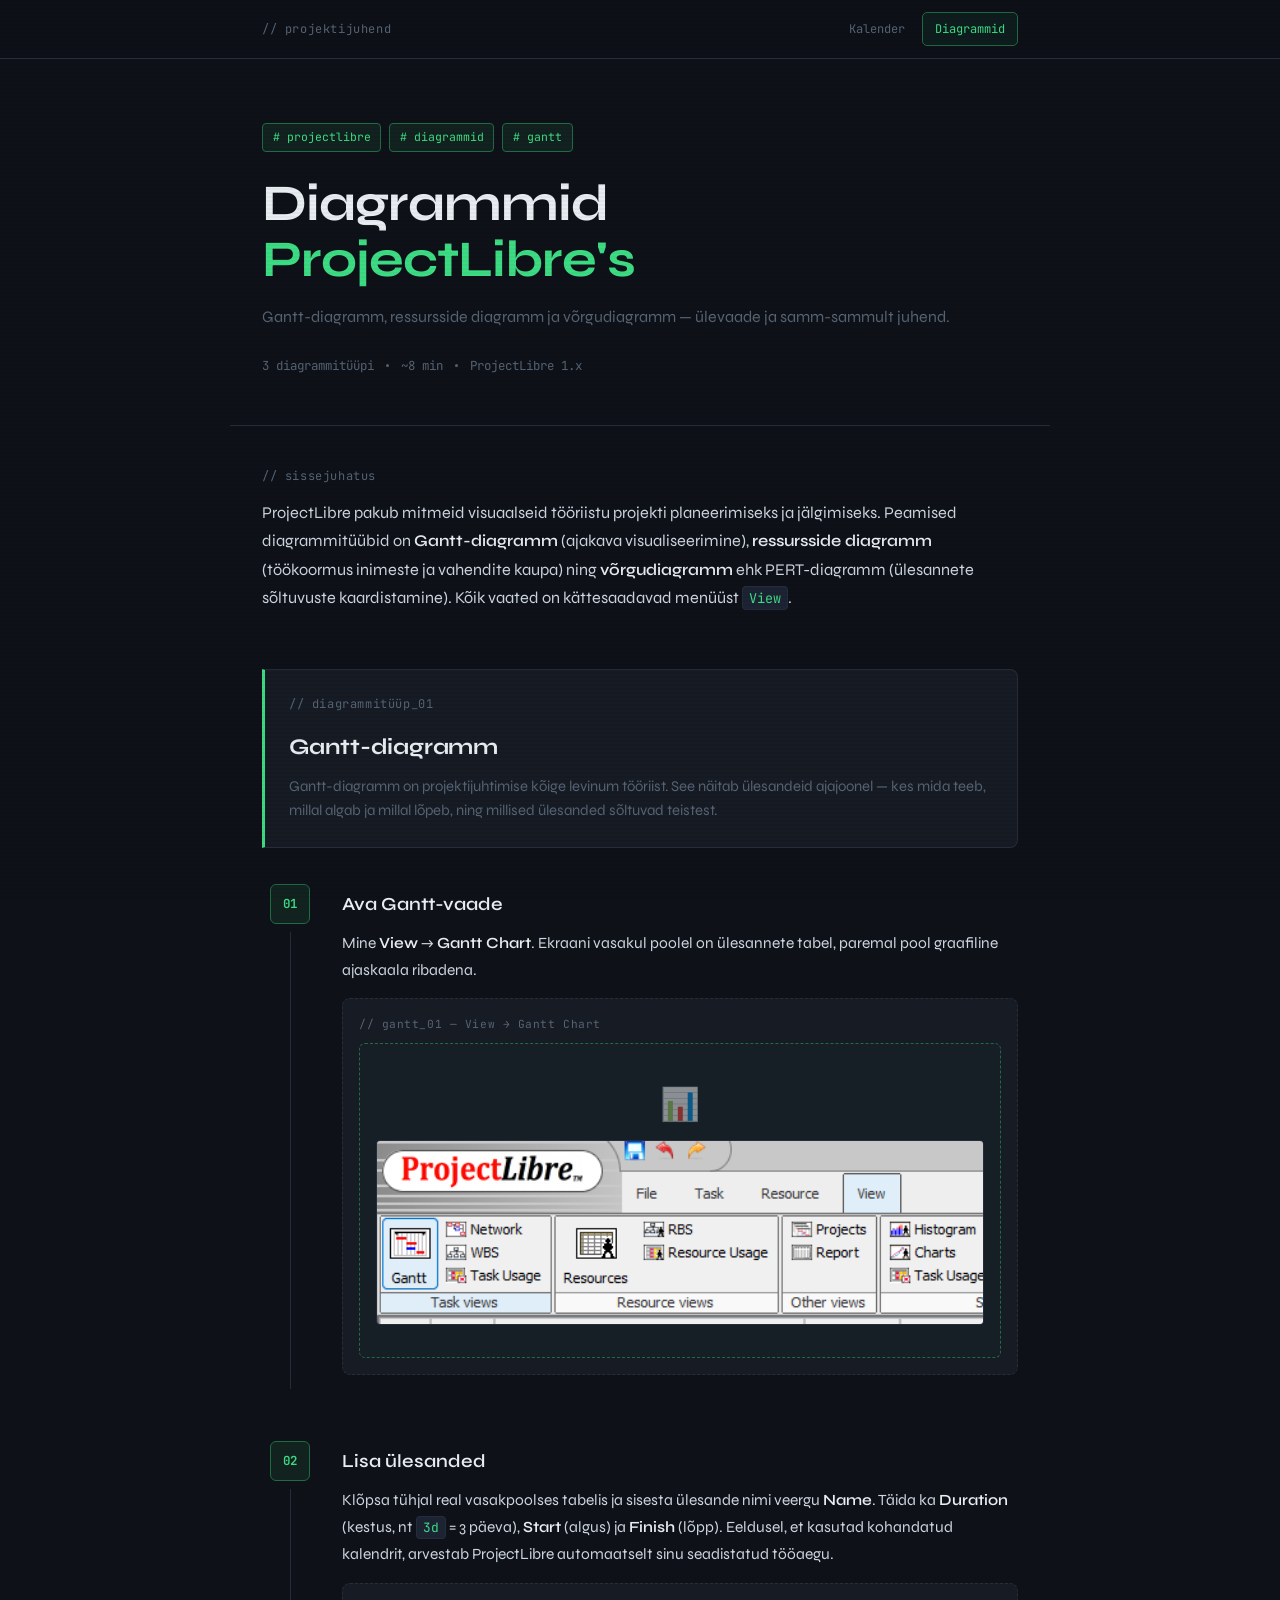
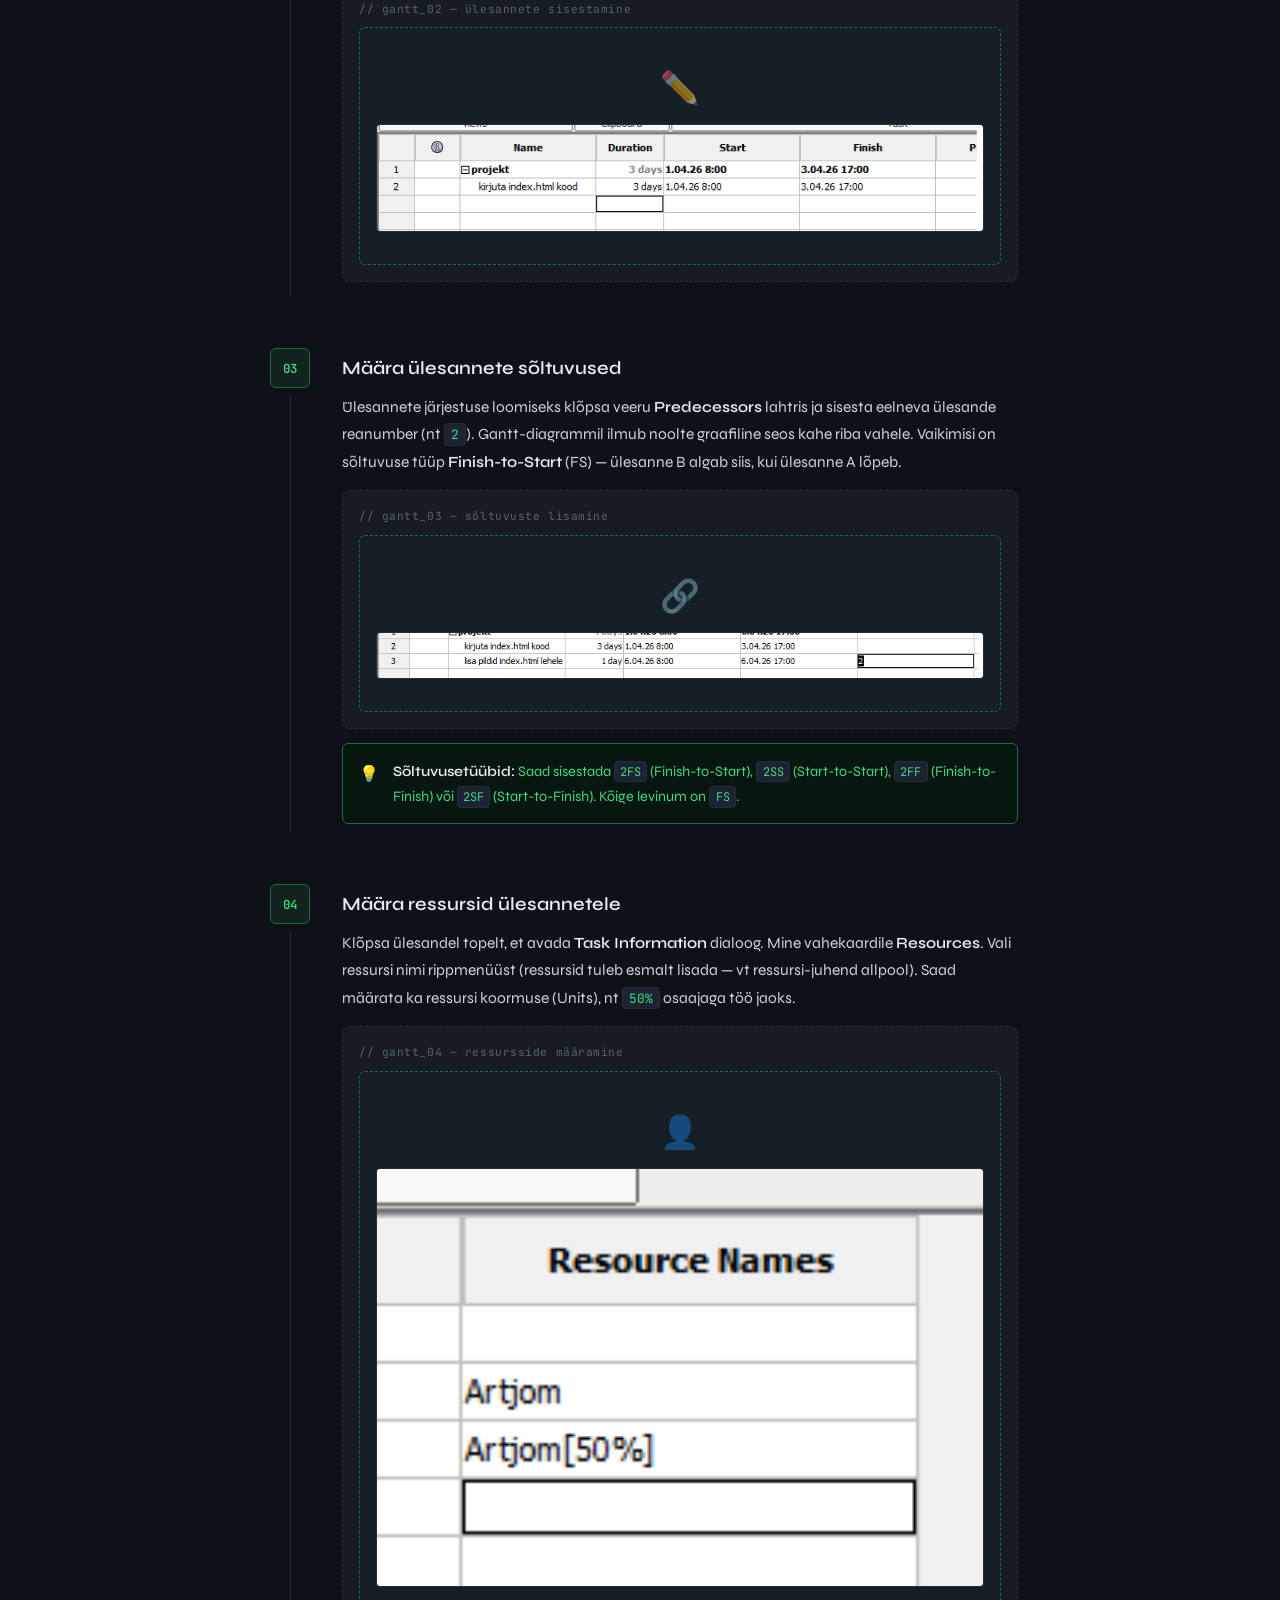
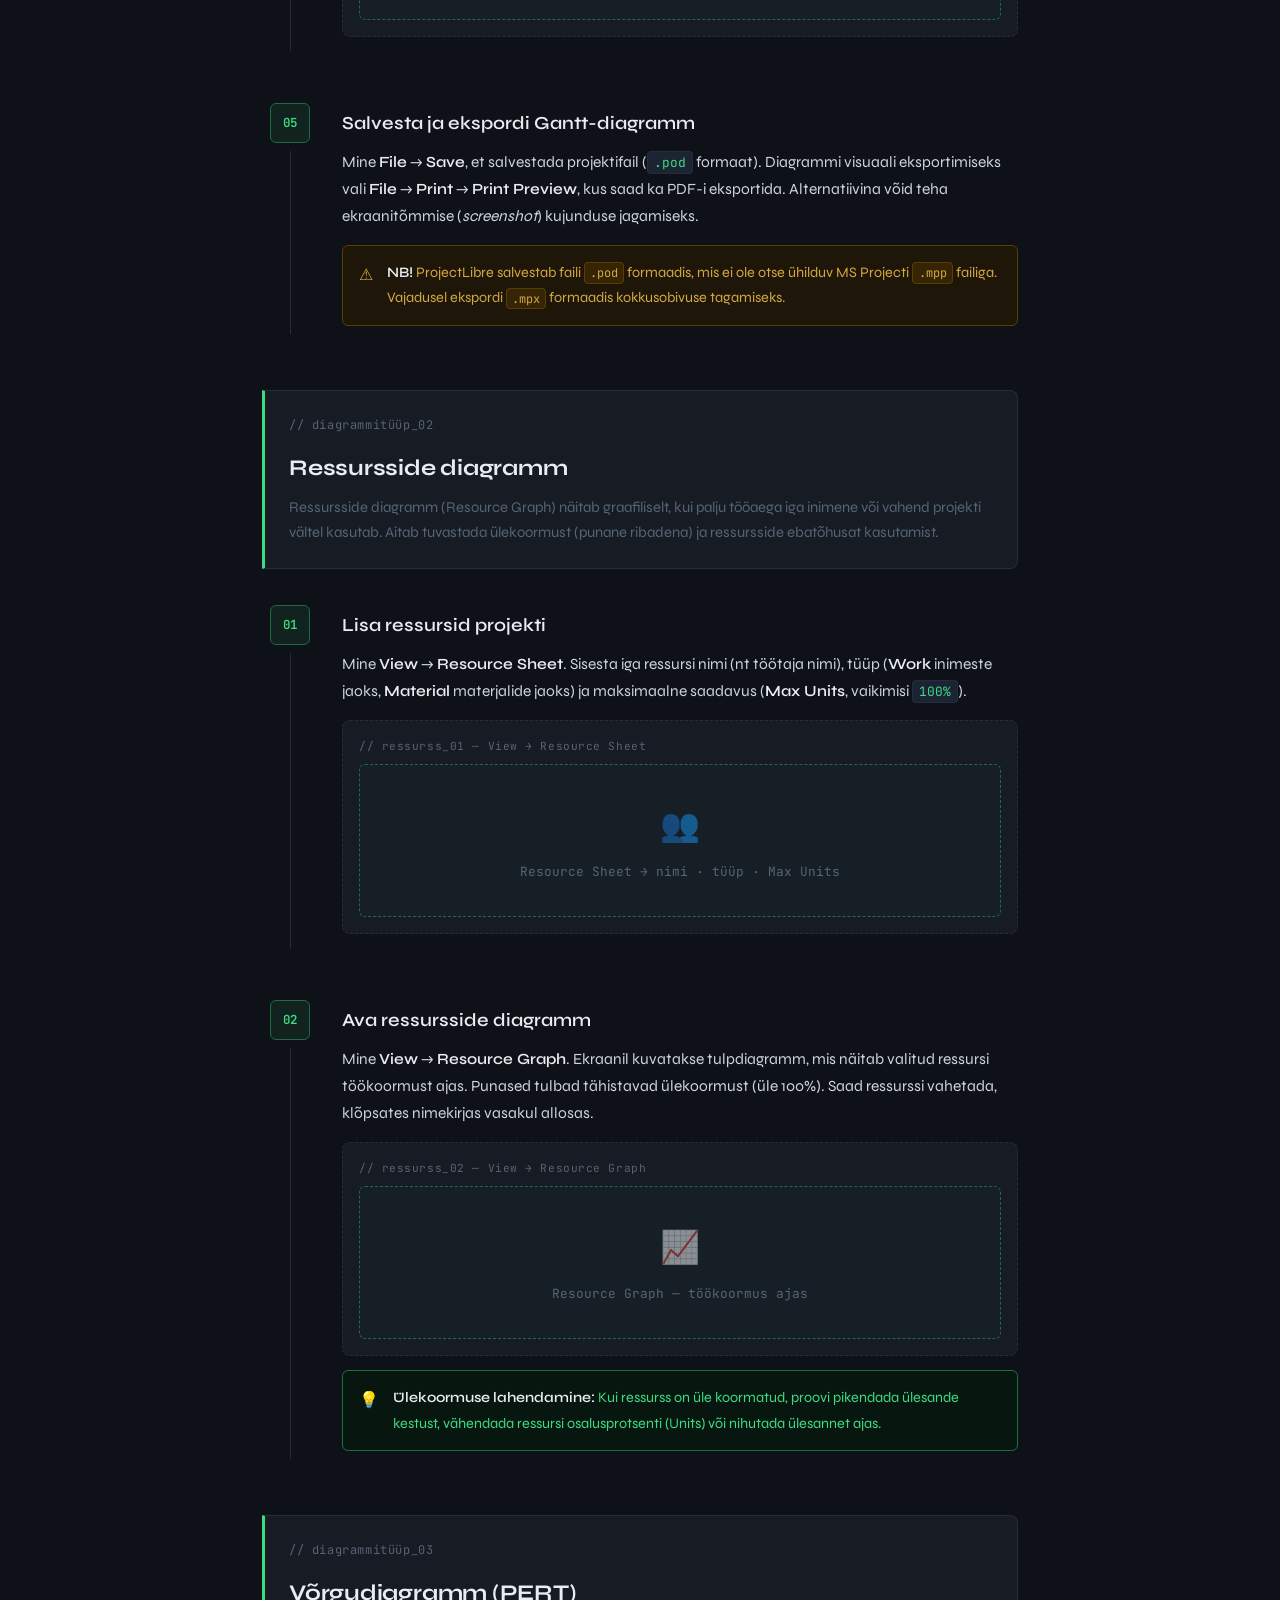
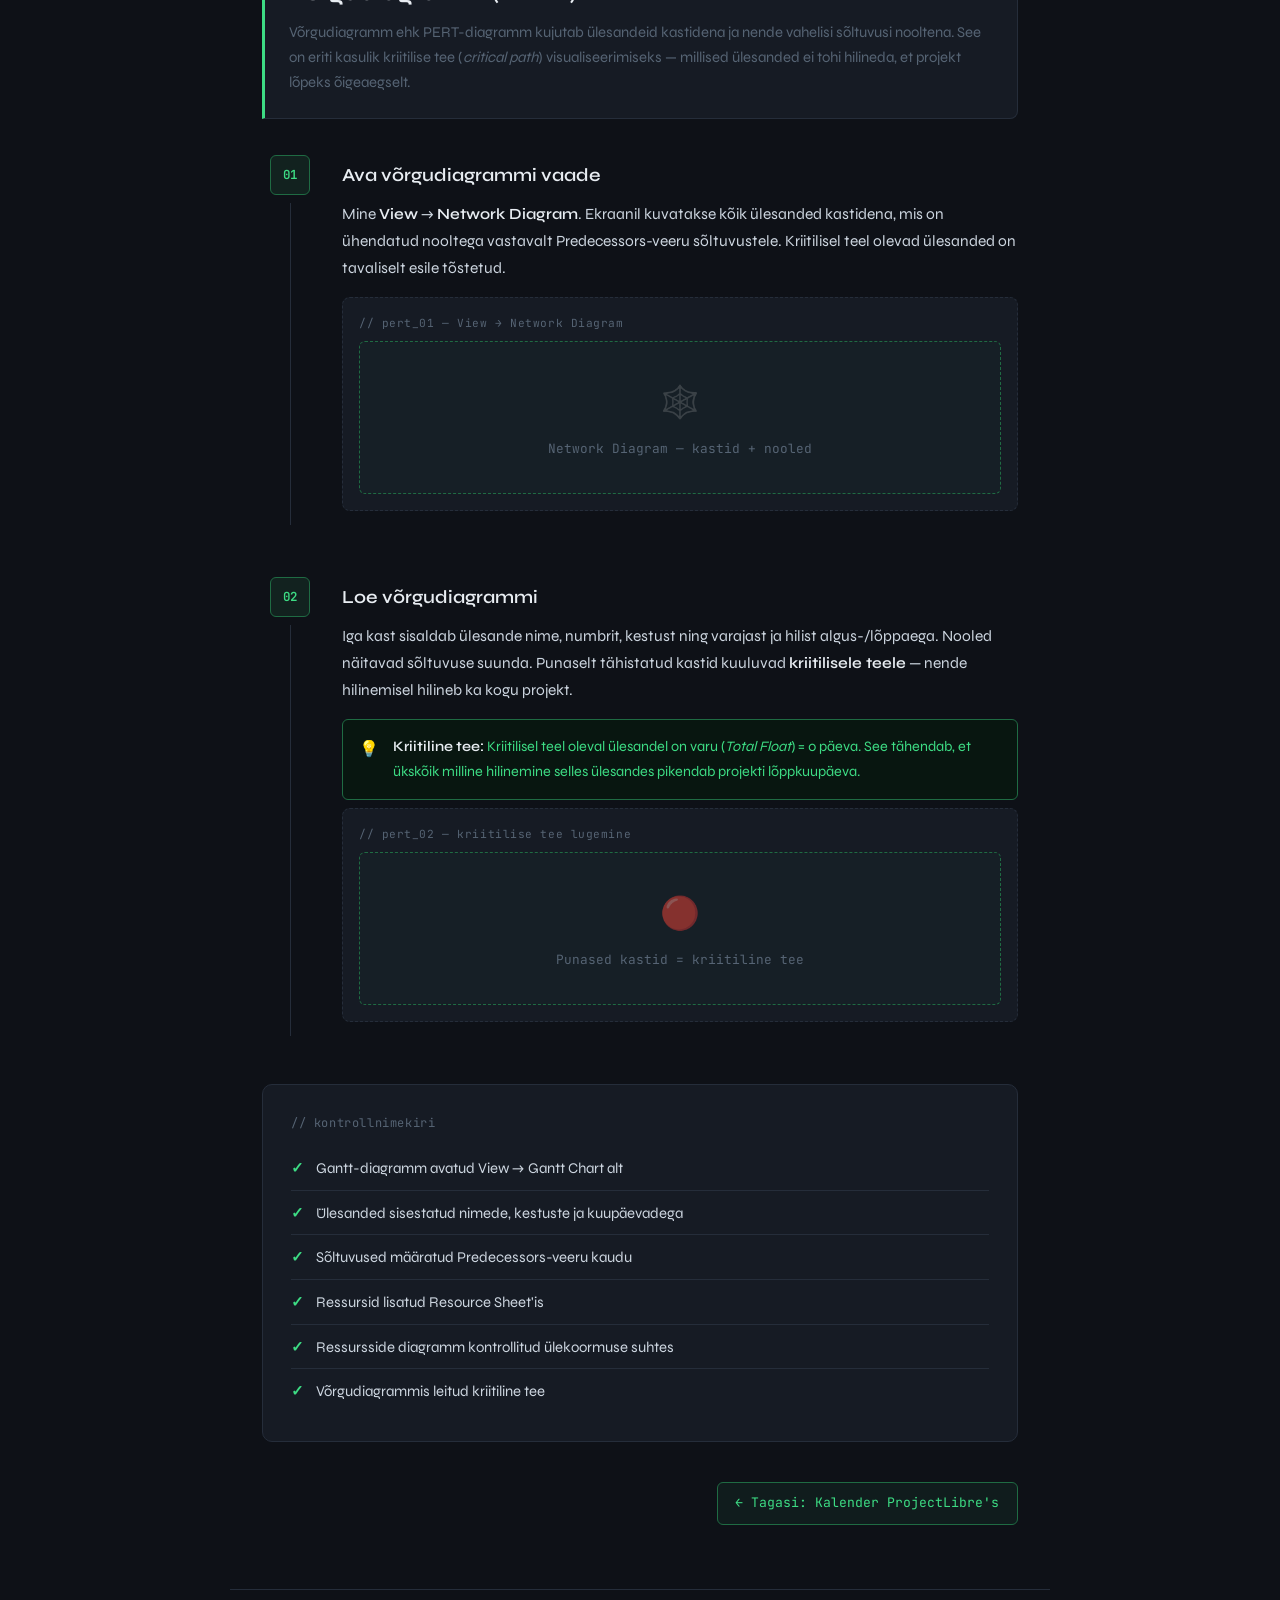
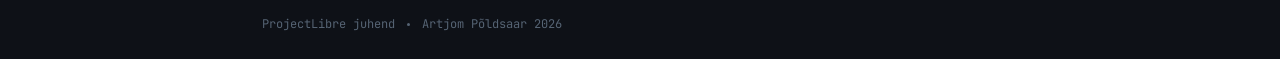
==== commit 0cdba54e: "pildid lisatud diagramm.html failile" ====
--- a/diagramm.html
+++ b/diagramm.html
@@ -72,7 +72,7 @@
           <span class="screenshot-label">// gantt_01 — View → Gantt Chart</span>
           <div class="screenshot-placeholder">
             <span class="ph-icon">📊</span>
-            <span>View → Gantt Chart</span>
+            <img src="diagramm_1.png" alt="View → Gantt Chart" class="zoomable">
           </div>
         </div>
       </div>
@@ -90,7 +90,7 @@
           <span class="screenshot-label">// gantt_02 — ülesannete sisestamine</span>
           <div class="screenshot-placeholder">
             <span class="ph-icon">✏️</span>
-            <span>Name · Duration · Start · Finish</span>
+            <img src="diagramm_2.png" alt="Name · Duration · Start · Finish" class="zoomable">
           </div>
         </div>
       </div>
@@ -108,7 +108,7 @@
           <span class="screenshot-label">// gantt_03 — sõltuvuste lisamine</span>
           <div class="screenshot-placeholder">
             <span class="ph-icon">🔗</span>
-            <span>Predecessors → reanumber</span>
+            <img src="diagramm_3.png" alt="Predecessors → reanumber" class="zoomable">
           </div>
         </div>
         <div class="callout tip">
@@ -132,7 +132,7 @@
           <span class="screenshot-label">// gantt_04 — ressursside määramine</span>
           <div class="screenshot-placeholder">
             <span class="ph-icon">👤</span>
-            <span>Task Information → Resources</span>
+            <img src="diagramm_4.png" alt="Task Information → Resources" class="zoomable">
           </div>
         </div>
       </div>
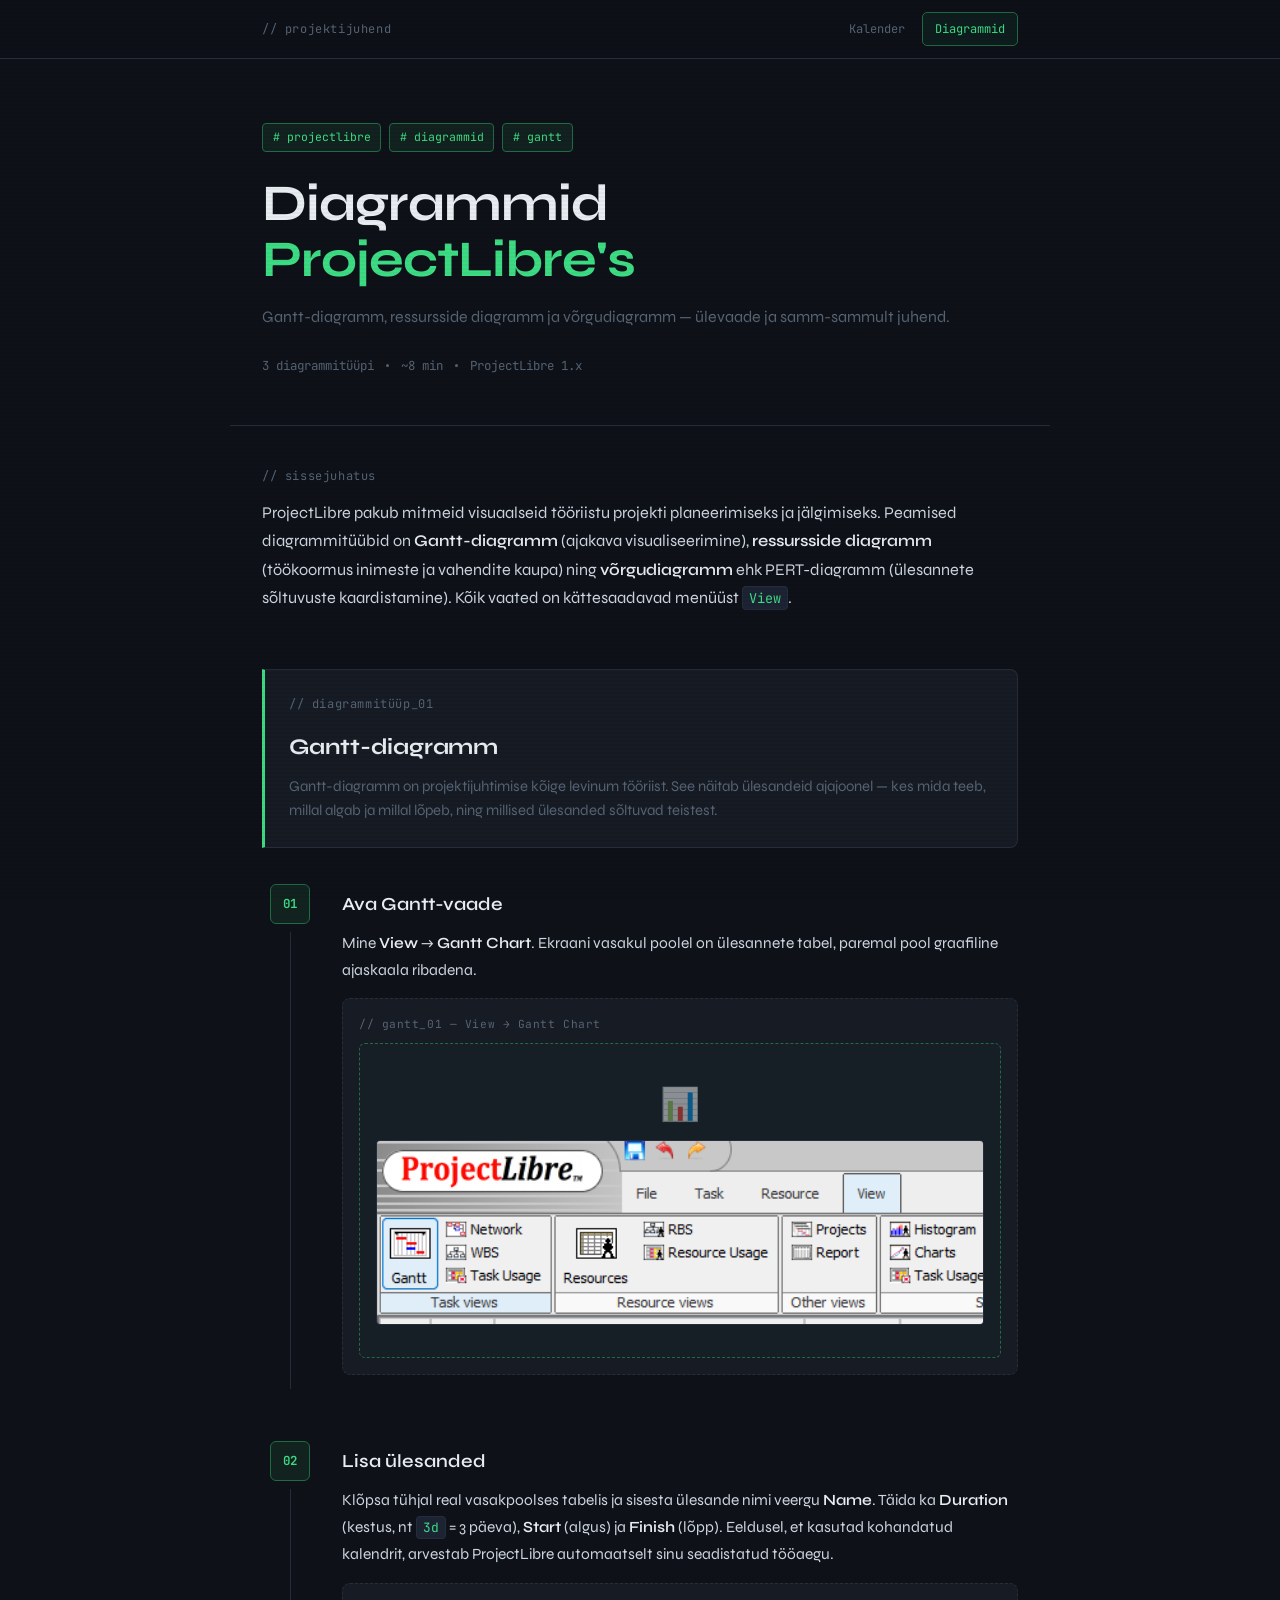
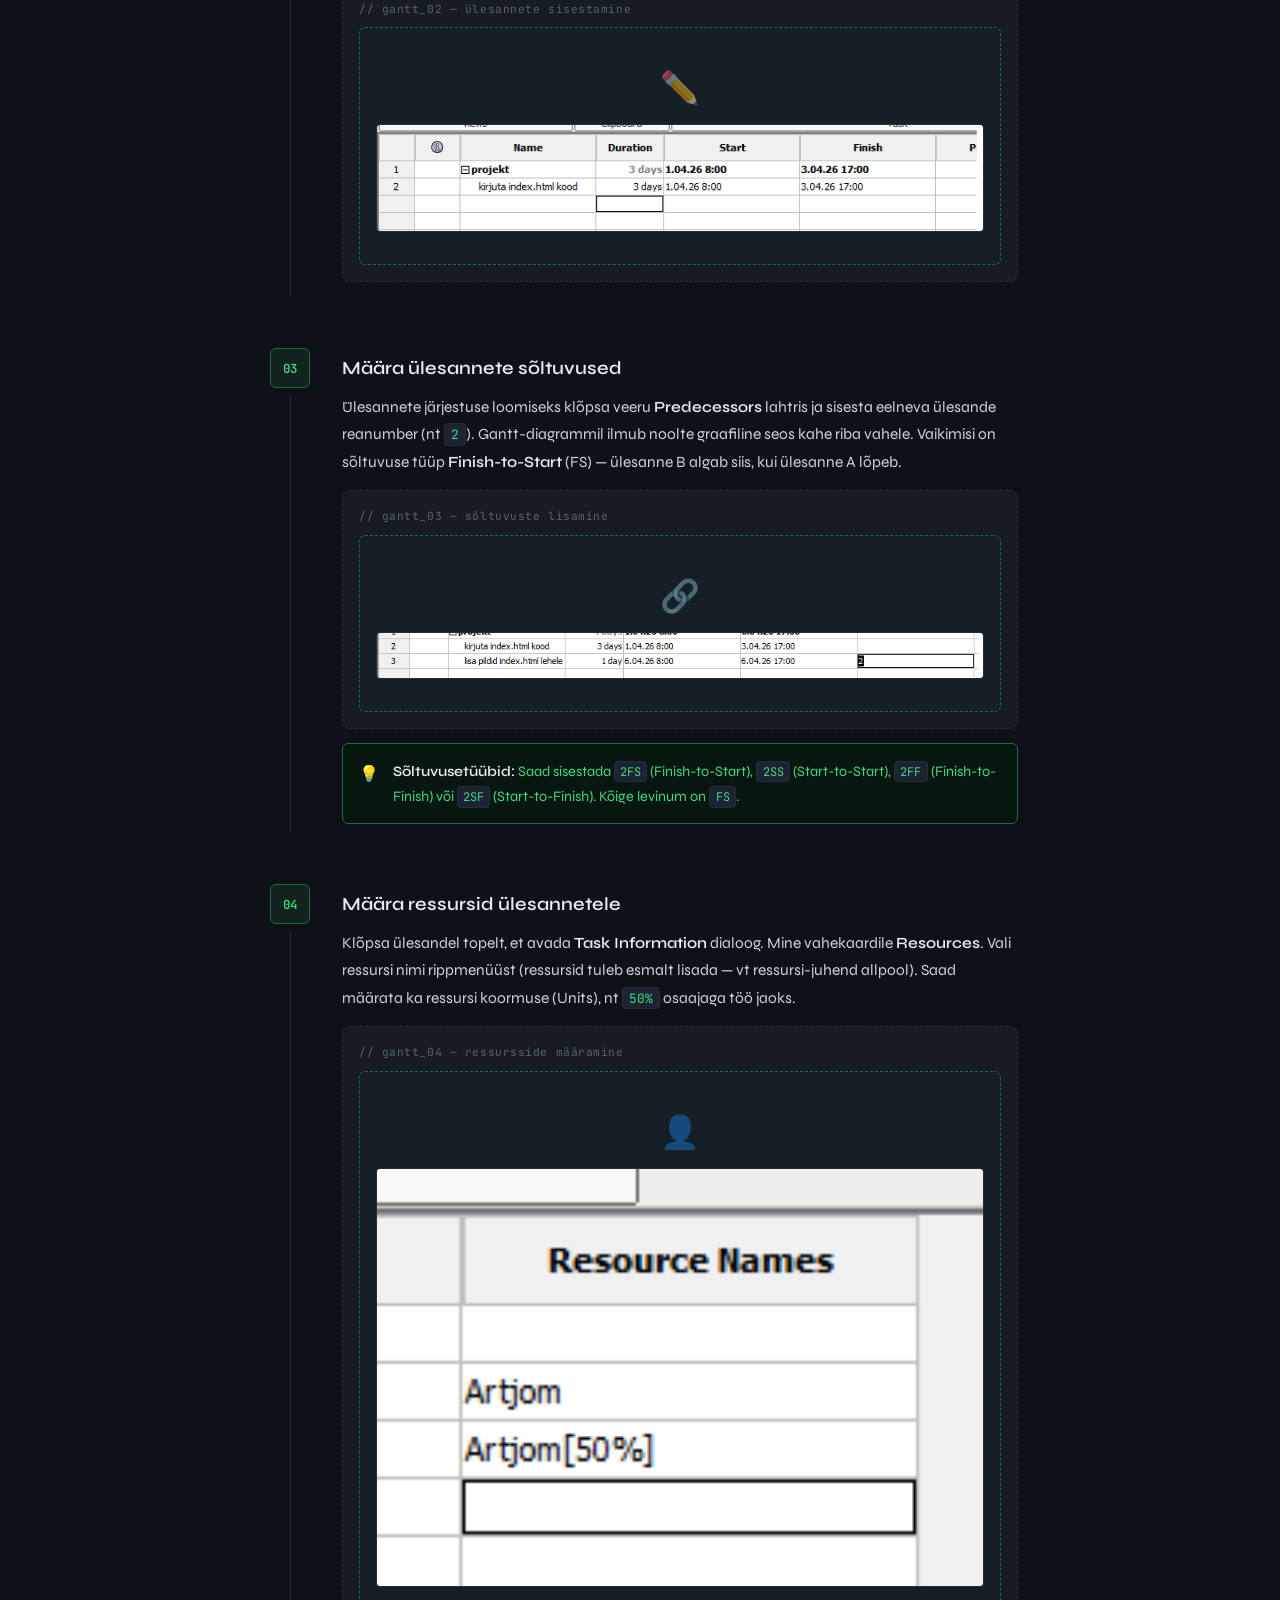
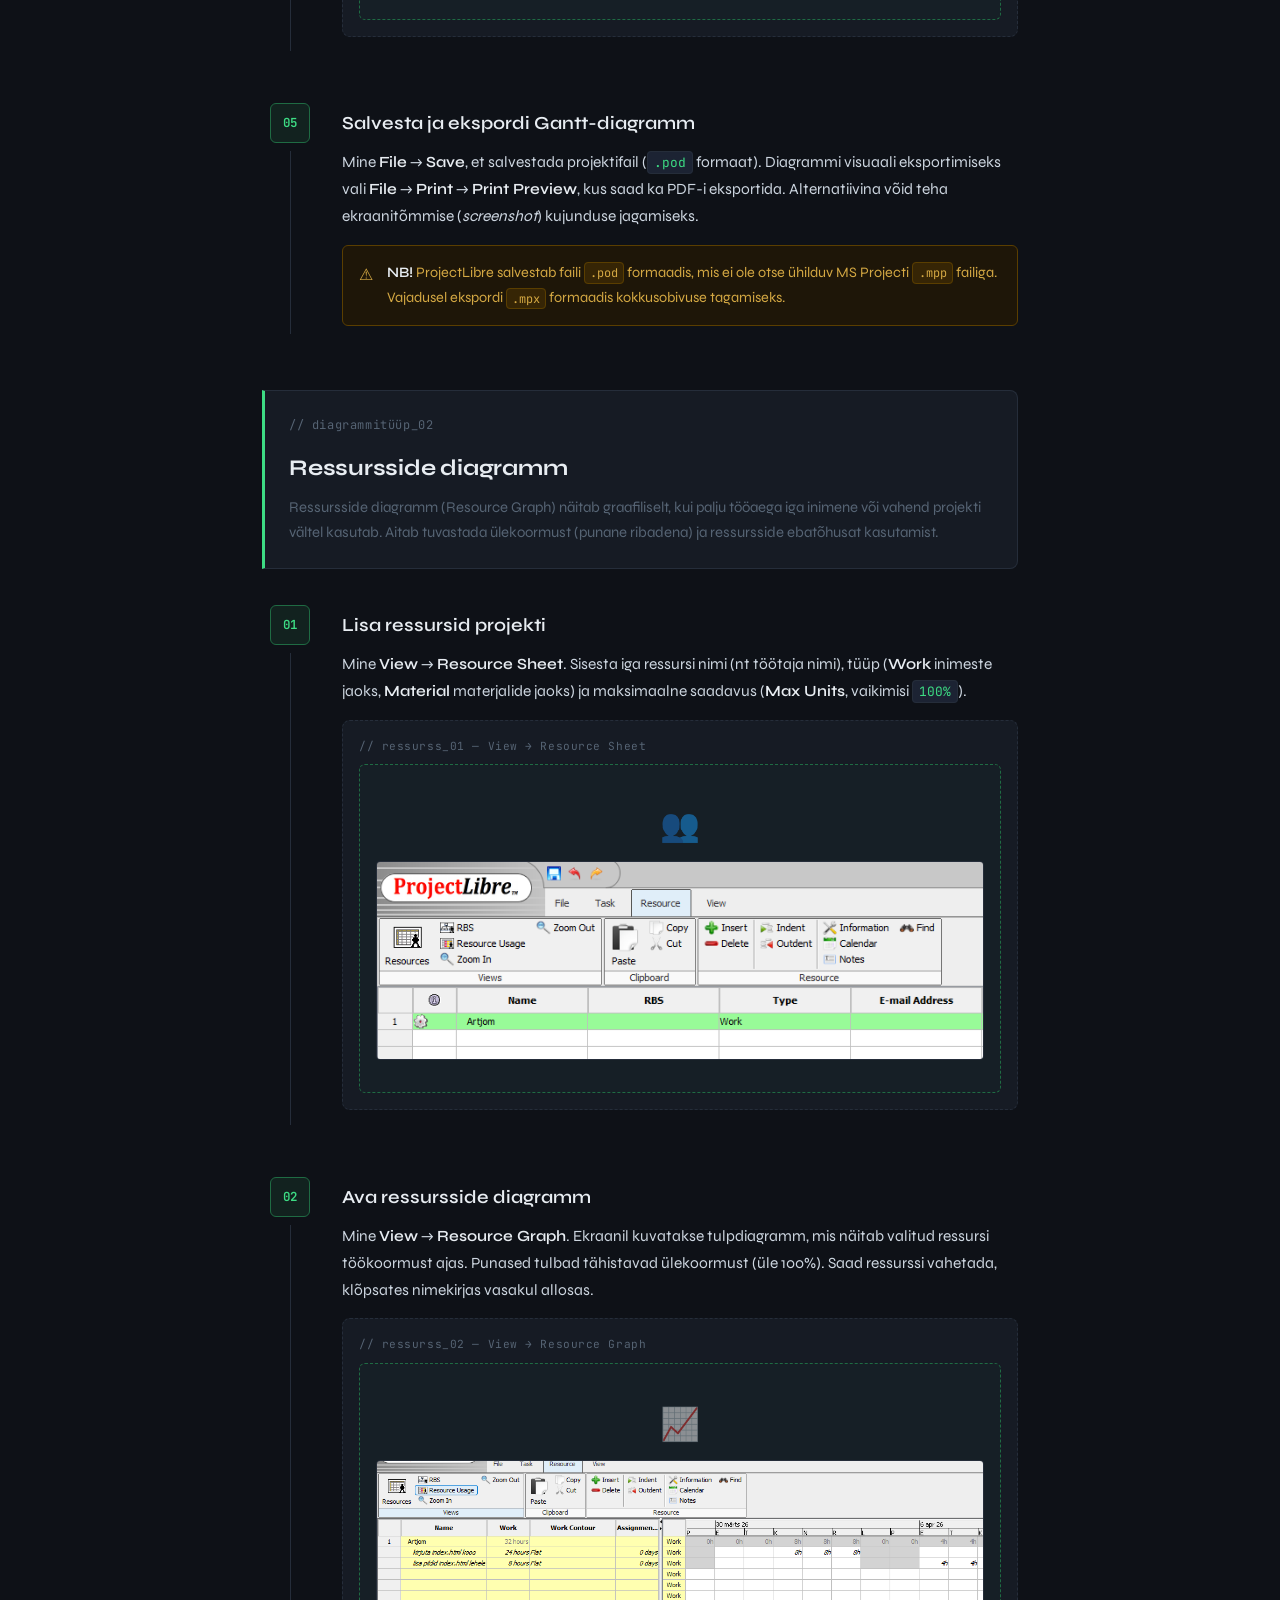
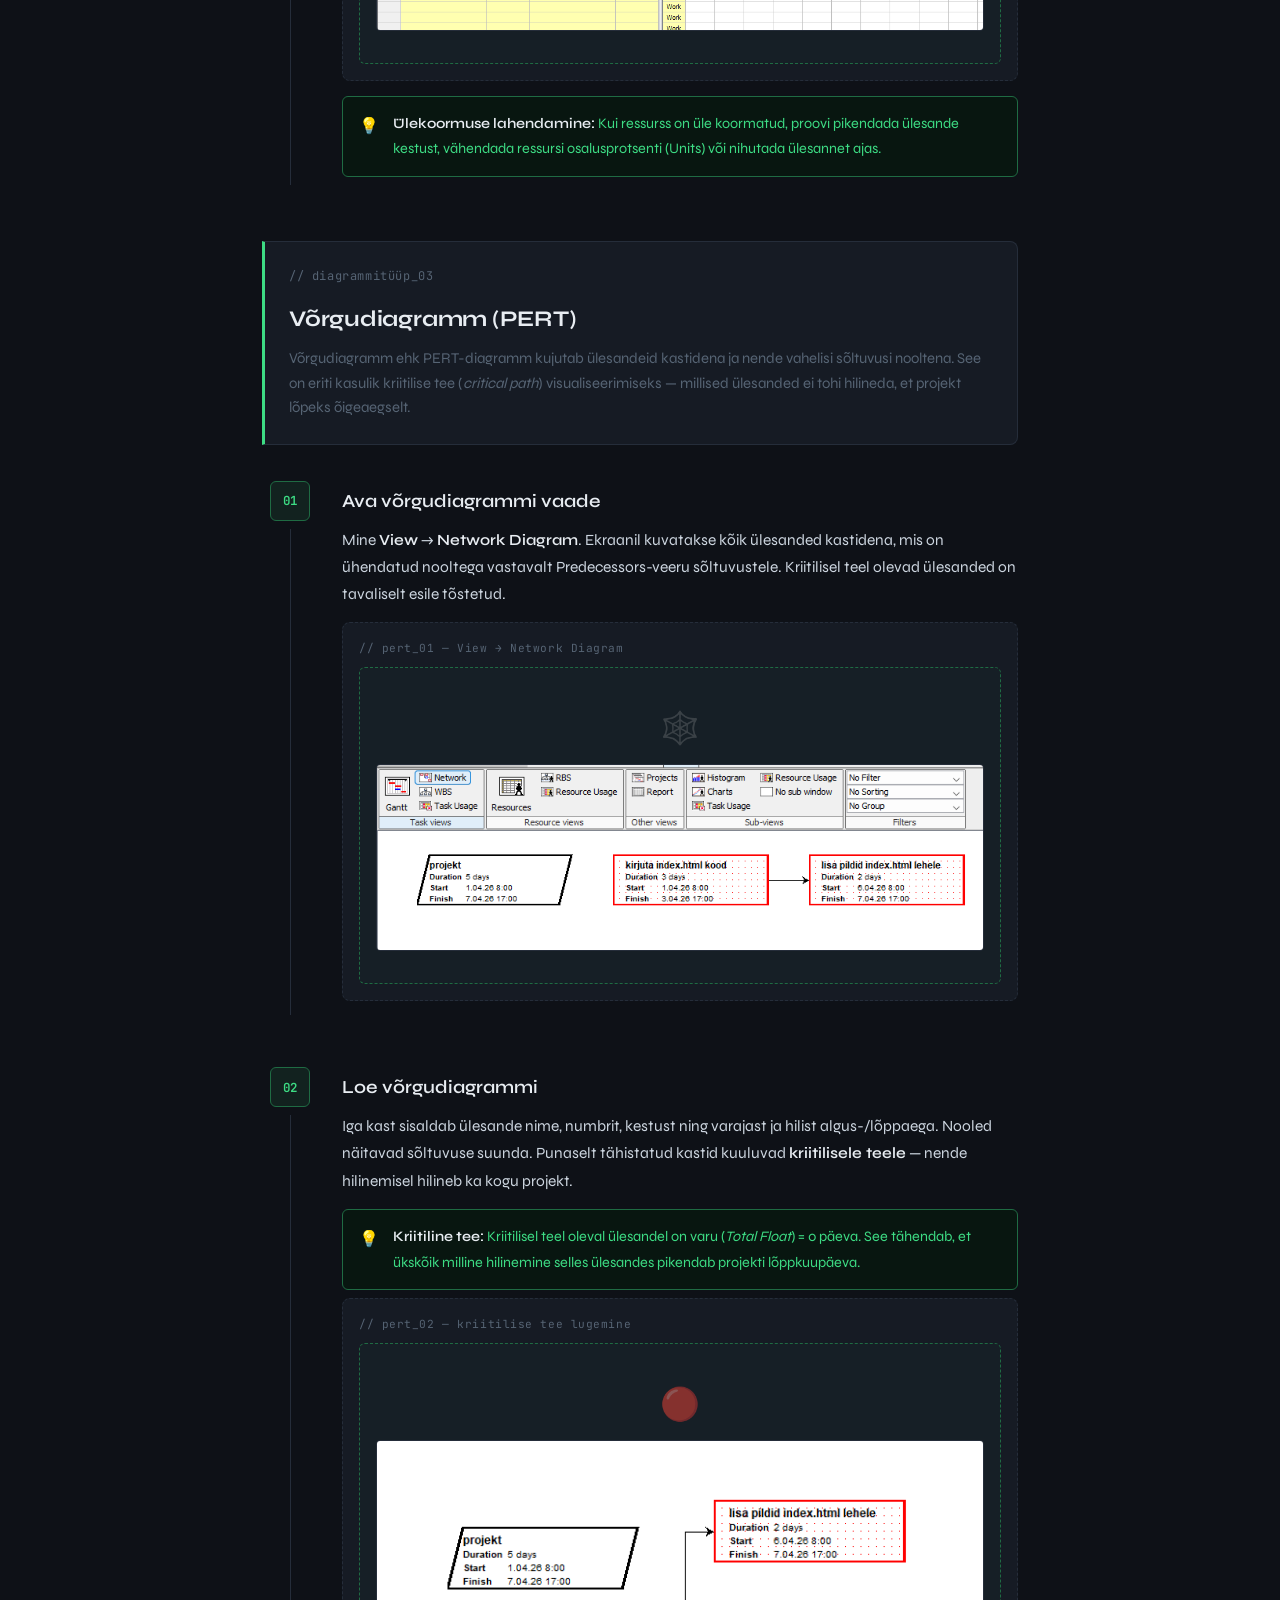
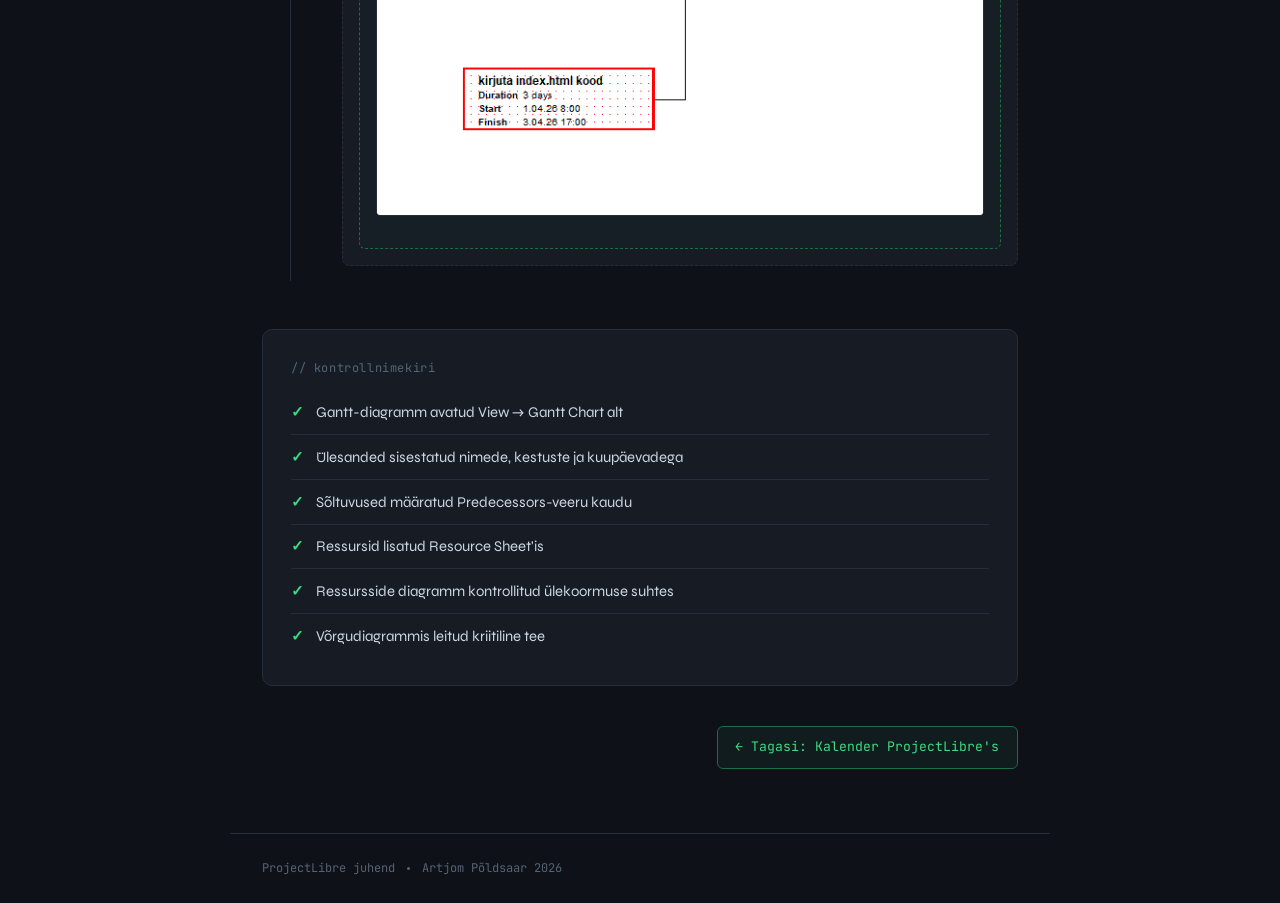
==== commit e81cf13f: "Resource ja Network diagrammi pildid lisatud" ====
--- a/diagramm.html
+++ b/diagramm.html
@@ -174,7 +174,7 @@
           <span class="screenshot-label">// ressurss_01 — View → Resource Sheet</span>
           <div class="screenshot-placeholder">
             <span class="ph-icon">👥</span>
-            <span>Resource Sheet → nimi · tüüp · Max Units</span>
+            <img src="resource1.png" alt="Resource Sheet → nimi · tüüp · Max Units" class="zoomable">
           </div>
         </div>
       </div>
@@ -192,7 +192,7 @@
           <span class="screenshot-label">// ressurss_02 — View → Resource Graph</span>
           <div class="screenshot-placeholder">
             <span class="ph-icon">📈</span>
-            <span>Resource Graph — töökoormus ajas</span>
+            <img src="resource2.png" alt="Resource Graph — töökoormus ajas" class="zoomable">
           </div>
         </div>
         <div class="callout tip">
@@ -223,7 +223,7 @@
           <span class="screenshot-label">// pert_01 — View → Network Diagram</span>
           <div class="screenshot-placeholder">
             <span class="ph-icon">🕸️</span>
-            <span>Network Diagram — kastid + nooled</span>
+            <img src="network1.png" alt="Network Diagram — kastid + nooled" class="zoomable">
           </div>
         </div>
       </div>
@@ -247,7 +247,7 @@
           <span class="screenshot-label">// pert_02 — kriitilise tee lugemine</span>
           <div class="screenshot-placeholder">
             <span class="ph-icon">🔴</span>
-            <span>Punased kastid = kriitiline tee</span>
+            <img src="network2.png" alt="Punased kastid = kriitiline tee" class="zoomable">
           </div>
         </div>
       </div>
